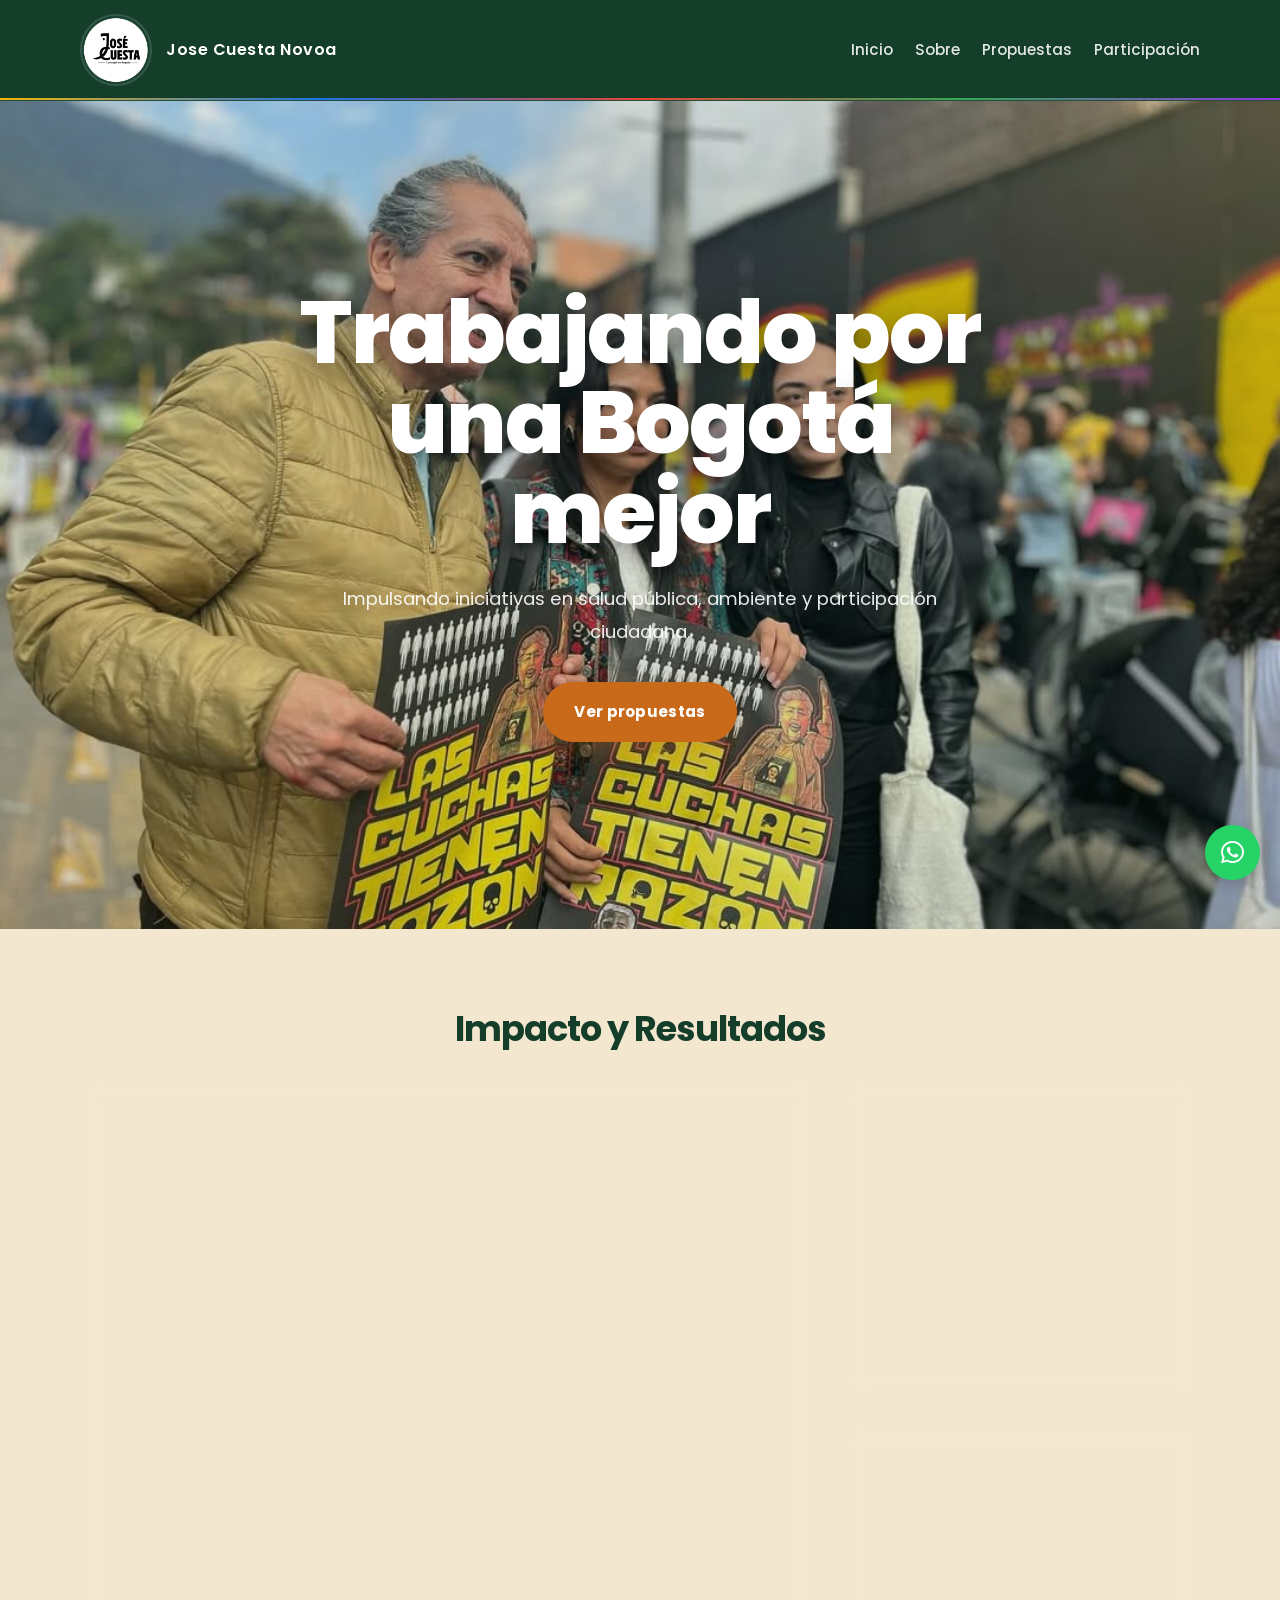
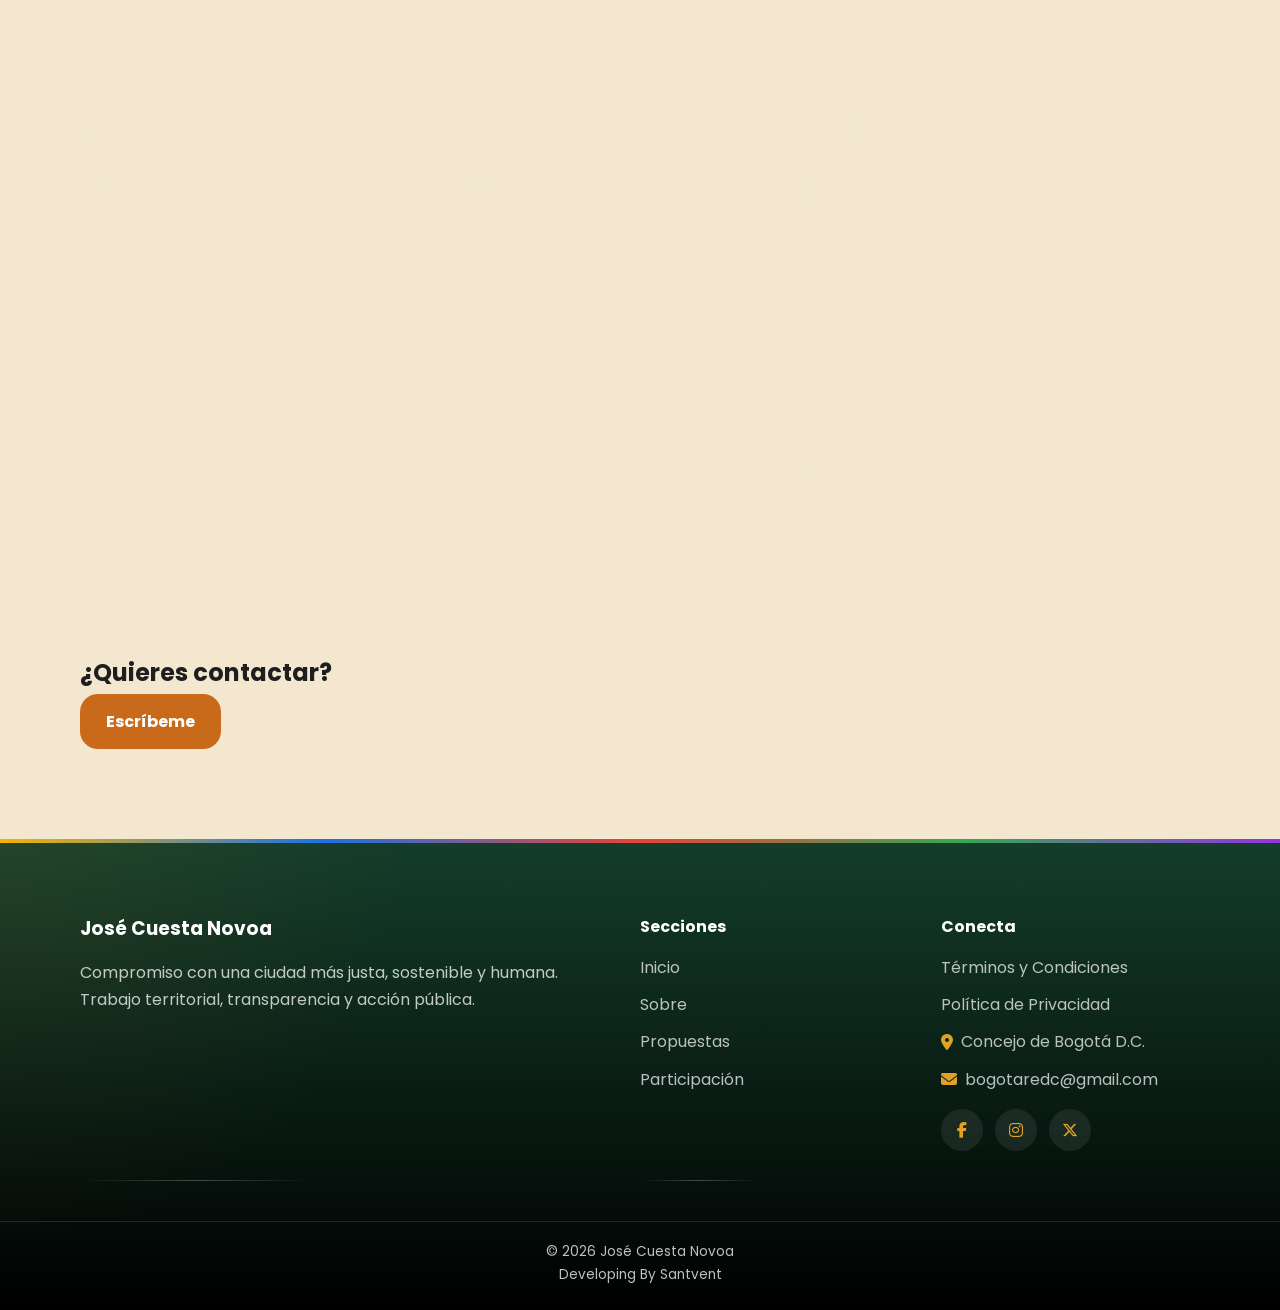
==== index.html @ 51f5bd34 "fixrobotsSEO" ====
<!DOCTYPE html>
<html lang="es">

<head>
  <meta charset="UTF-8">
  <meta name="viewport" content="width=device-width, initial-scale=1.0">

  <!-- TÍTULO -->
  <title>José Cuesta Novoa | Página Oficial</title>

  <!-- SEO -->
  <meta name="description"
    content="Página oficial de José Cuesta Novoa. Propuestas, participación ciudadana, ambiente, salud pública y compromiso social por Bogotá.">

  <meta name="keywords"
    content="José Cuesta, Bogotá, concejal, participación ciudadana, ambiente, salud pública, propuestas">

  <meta name="author" content="José Cuesta Novoa">

  <meta name="robots" content="index, follow">

  <meta name="theme-color" content="#0f172a">

  <!-- CANONICAL -->
  <link rel="canonical" href="https://josecuestanovoa.com/">

  <!-- FAVICONS -->
  <link rel="icon" href="/assets/img/android-chrome-512x512.png">
  <link rel="apple-touch-icon" href="/assets/img/apple-touch-icon.png">

  <!-- OPEN GRAPH -->
  <meta property="og:title" content="José Cuesta Novoa | Página Oficial">

  <meta property="og:description"
    content="Conoce propuestas, iniciativas y proyectos enfocados en una Bogotá más justa, sostenible y humana.">

  <meta property="og:image" content="https://josecuestanovoa.com/assets/img/preview.png">

  <meta property="og:url" content="https://josecuestanovoa.com">

  <meta property="og:type" content="website">

  <meta property="og:locale" content="es_CO">

  <!-- TWITTER / X -->
  <meta name="twitter:card" content="summary_large_image">

  <meta name="twitter:title" content="José Cuesta Novoa | Página Oficial">

  <meta name="twitter:description" content="Propuestas e iniciativas para una Bogotá más justa y sostenible.">

  <meta name="twitter:image" content="https://josecuestanovoa.com/assets/img/preview.png">

  <!-- GOOGLE FONTS -->
  <link rel="preconnect" href="https://fonts.googleapis.com">

  <link rel="preconnect" href="https://fonts.gstatic.com" crossorigin>

  <link href="https://fonts.googleapis.com/css2?family=Poppins:wght@300;400;500;600;700;800&display=swap"
    rel="stylesheet">

  <!-- FONT AWESOME -->
  <link rel="stylesheet" href="https://cdnjs.cloudflare.com/ajax/libs/font-awesome/6.5.0/css/all.min.css">

  <!-- CSS -->
  <link rel="stylesheet" href="/assets/css/sections.css">
  <link rel="stylesheet" href="/assets/css/styles.css">
  <link rel="stylesheet" href="/assets/css/hero-home.css">
  <link rel="stylesheet" href="/assets/css/whatsapp.css">

</head>

<body>

  <!-- HEADER -->
  <header>
    <div class="container">

      <div class="brand">
        <img src="/assets/img/Logo.png" alt="Logo - Jose Cuesta Novoa" class="logo">
        <h1>Jose Cuesta Novoa</h1>
      </div>

      <div class="menu-toggle" id="menuToggle">
        <i class="fa-solid fa-bars"></i>
      </div>

      <nav id="navMenu">
        <a href="index.html">Inicio</a>
        <a href="pages/sobre.html">Sobre</a>
        <a href="pages/propuestas.html">Propuestas</a>
       <!-- <a href="pages/blog.html">Blog</a>-->
        <a href="pages/participacion.html">Participación</a>
      </nav>

    </div>
  </header>

  <main>

    <!-- HERO -->
    <section class="hero hero-home">
      <div class="container">
        <h2>Trabajando por una Bogotá mejor</h2>

        <p>
          Impulsando iniciativas en salud pública, ambiente y participación ciudadana.
        </p>
        <a href="pages/propuestas.html" class="btn">Ver propuestas</a>
      </div>
    </section>

    <!-- DESTACADOS -->

    <section class="highlights">

      <div class="container">

        <h2 class="titulo-cards-index">
          Impacto y Resultados
        </h2>

        <div class="cards">

          <!-- CARD 1 chekeada -->

          <div class="card featured">

            <img src="assets/img/sanjuandedios.png" alt="200.000 Besos por el Hospital San Juan de Dios"
              data-title="200.000 Besos por el Hospital San Juan de Dios"
              data-desc="José Cuesta Novoa impulsó la campaña ciudadana '200.000 Besos por el Hospital San Juan de Dios', una iniciativa simbólica que reunió a miles de ciudadanos en defensa de la reapertura del hospital. La movilización fortaleció el debate público sobre la recuperación de este patrimonio histórico y su importancia para la salud pública en Colombia.">

            <div class="card-overlay">
              <p>Conoce la historia</p>
            </div>

            <div class="card-content">

              <span class="card-tag">
                Salud Pública
              </span>

              <h3>
                200.000 Besos por el Hospital San Juan de Dios
              </h3>

              <p>
                Impulsó la campaña ciudadana "200.000 Besos por el Hospital San Juan de Dios",
                movilizando a miles de personas en defensa de la salud pública y del patrimonio hospitalario.
              </p>

              <p class="card-metric">
                Un símbolo ciudadano por la recuperación del Hospital San Juan de Dios.
              </p>

            </div>

          </div>



          <!-- CARD 2 chekeada-->

          <div class="card">

            <img src="assets/img/salud-preventiva.png" alt="Bogotá Saludable" data-title="Bogotá Saludable"
              data-desc="Como autor del Proyecto de Acuerdo No. 114 de 2025, José Cuesta Novoa impulsó la institucionalización del Modelo de Atención Primaria en Salud 'Bogotá Saludable'. La iniciativa, aprobada por el Concejo de Bogotá, fortalece la prevención, la atención territorial, el trabajo comunitario y el acceso oportuno a los servicios de salud, consolidando un enfoque que reconoce la salud como un derecho.">
            <div class="card-overlay">
              <p>Conoce la historia</p>
            </div>

            <div class="card-content">

              <span class="card-tag">
                Salud Preventiva
              </span>

              <h3>
                Bogotá Saludable
              </h3>

              <p>
                Autor del Proyecto de Acuerdo que fortalece la Atención Primaria en Salud, promoviendo la prevención, el
                trabajo comunitario y una atención más cercana.
              </p>

              <p class="card-metric">
                Salud preventiva con enfoque territorial y comunitario.
              </p>

            </div>

          </div>



          <!-- CARD 3 chekeada -->

          <div class="card">

            <img src="assets/img/Jose-Cuesta-vanderhammer.jpeg" alt="Reserva Thomas Van der Hammen"
              data-title="Defensa de la Reserva Van der Hammen"
              data-desc="José Cuesta Novoa ha mantenido una defensa permanente de la Reserva Thomas Van der Hammen, rechazando propuestas que implican la sustracción y fragmentación de áreas protegidas. A través del control político y la participación en acciones ciudadanas, ha promovido la protección de este corredor ecológico estratégico para la biodiversidad, el agua y la conectividad ambiental de Bogotá.">
            <div class="card-overlay">
              <p>Conoce la historia</p>
            </div>

            <div class="card-content">

              <span class="card-tag">
                Biodiversidad
              </span>

              <h3>
                Defensa de la Reserva Van der Hammen
              </h3>

              <p>
                Hemos promovido acciones de control político y defensa ambiental para proteger uno de los corredores
                ecológicos más importantes de Bogotá.
              </p>

              <p class="card-metric">
                Protección del agua, la biodiversidad y la conectividad ecológica.
              </p>

            </div>

          </div>



          <!-- CARD 4 checkeada -->

          <div class="card">

            <img src="assets/img/humedales.png" alt="17 Humedales Protegidos para Bogotá"
              data-title="17 Humedales Protegidos para Bogotá"
              data-desc="José Cuesta Novoa impulsó el Proyecto de Acuerdo No. 141 de 2023, mediante el cual se promovió la incorporación de los humedales Hyntiba–El Escritorio y Tingua Azul como Parques Ecológicos Distritales de Humedal. Con esta iniciativa, Bogotá pasó de tener 15 a 17 humedales oficialmente protegidos, fortaleciendo la protección de sus ecosistemas estratégicos.">
            

            <div class="card-overlay">
              <p>Conoce la historia</p>
            </div>

            <div class="card-content">

              <span class="card-tag">
                Ambiente
              </span>

              <h3>
                17 Humedales Protegidos para Bogotá
              </h3>

              <p>
                Impulsamos la protección oficial de los humedales Hyntiba-El Escritorio y Tingua Azul, fortaleciendo la
                red
                ecológica de la ciudad.
              </p>

              <p class="card-metric">
                Bogotá pasó de 15 a 17 humedales oficialmente protegidos.
              </p>

            </div>

          </div>



          <!-- CARD 5 -->

          <div class="card">
            <img src="assets/img/seguridadhidrica.png" alt="Seguridad Hídrica para Bogotá"
              data-title="Seguridad Hídrica para Bogotá"
              data-desc="Promovió la creación de una comisión interinstitucional para impulsar el aprovechamiento de aguas lluvias y fortalecer la seguridad hídrica de Bogotá. La iniciativa busca preparar a la ciudad frente a los desafíos del cambio climático y garantizar un uso más eficiente del recurso hídrico.">

            <div class="card-overlay">
              <p>Conoce la historia</p>
            </div>

            <div class="card-content">

              <span class="card-tag">
                Gestión del Agua
              </span>

              <h3>
                Seguridad Hídrica para Bogotá
              </h3>

              <p>
                Lideramos una comisión para impulsar el aprovechamiento de aguas lluvias y promover soluciones
                sostenibles frente a la crisis hídrica de Bogotá.
              </p>

              <p class="card-metric">
                Aprovechar el agua lluvia hoy para garantizar el agua del mañana.
              </p>

            </div>

          </div>

        </div>

      </div>

    </section>
    <!-- CTA -->
    <section class="cta">
      <div class="container">
        <h2>¿Quieres contactar?</h2>
        <a href="pages/contacto.html" class="btn">Escríbeme</a>
      </div>
    </section>

  </main>

  <div class="footer-pacto"></div>

  <!-- FOOTER -->
  <footer class="footer">
    <div class="container footer-grid">

      <div class="footer-brand">
        <h3>José Cuesta Novoa</h3>
        <p>Compromiso con una ciudad más justa, sostenible y humana. Trabajo territorial, transparencia y acción
          pública.</p>
      </div>

      <div class="footer-links">
        <h4>Secciones</h4>
        <a href="index.html">Inicio</a>
        <a href="pages/sobre.html">Sobre</a>
        <a href="pages/propuestas.html">Propuestas</a>
       <!-- <a href="pages/blog.html">Blog</a>-->
        <a href="pages/participacion.html">Participación</a>
      </div>

      <div class="footer-social">
        <h4>Conecta</h4>
        <a href="pages/terminos.html">Términos y Condiciones</a>
        <a href="pages/politica.html">Política de Privacidad</a>
        <a href="https://maps.app.goo.gl/qTK4TCnRMVVfSSFx6" target="_blank">
          <i class="fa-solid fa-location-dot"></i> Concejo de Bogotá D.C.
        </a> <a href="mailto:bogotaredc@gmail.com?subject=Contacto%20desde%20la%20web">
          <i class="fa-solid fa-envelope"></i> bogotaredc@gmail.com
        </a>

        <div class="social-icons">
          <a href="https://www.facebook.com/jcuestanovoa/"><i class="fa-brands fa-facebook-f"></i></a>
          <a href="https://instagram.com/jcuestanovoa/"><i class="fa-brands fa-instagram"></i></a>
          <a href="https://x.com/jcuestanovoa"><i class="fa-brands fa-x-twitter"></i></a>
        </div>
      </div>
    </div>



    <div class="footer-bottom">
      <p>© 2026 José Cuesta Novoa</p>
      <p>Developing By Santvent</p>
    </div>
  </footer>
  <a href="https://wa.me/573102286012" class="whatsapp-float" target="_blank">
    <i class="fa-brands fa-whatsapp"></i>
  </a>
  <div id="imageModal" class="modal">
    <span class="close">&times;</span>

    <div class="modal-wrapper">
      <img class="modal-content" id="modalImg">

      <div class="modal-info">
        <h3 id="modalTitle"></h3>
        <p id="modalDesc"></p>
      </div>
    </div>
  </div>


  <script src="/assets/js/scriptZoomImg.js"></script>
  <script src="/assets/js/menu.js"></script>
</body>

</html>
---- assets/css/sections.css ----
/* =====================
   HERO
===================== */

.hero {
  position: relative;
  overflow: hidden;

  background:
    linear-gradient(
      135deg,
      rgba(20, 61, 42, 0.95),
      rgba(94, 139, 114, 0.92)
    );

  color: var(--color-white);
  padding: 140px 0;
  text-align: center;
}

/* textura ambiental */
.hero::before {
  content: "";
  position: absolute;
  inset: 0;

  background:
    radial-gradient(
      circle at top right,
      rgba(224, 161, 38, 0.15),
      transparent 35%
    ),
    radial-gradient(
      circle at bottom left,
      rgba(201, 106, 27, 0.12),
      transparent 30%
    );

  pointer-events: none;
}

/* contenido encima */
.hero .container {
  position: relative;
  z-index: 2;
}

.hero h2 {
  font-size: clamp(2.4rem, 5vw, 4rem);
  font-weight: 800;
  line-height: 1.1;
  letter-spacing: -1px;
  margin-bottom: 20px;
}

.hero p {
  font-size: 1.1rem;
  opacity: 0.92;
  max-width: 720px;
  margin: auto;
  color: rgba(255,255,255,0.88);
}

/* =====================
   HIGHLIGHTS PRO
===================== */

.highlights {
  padding: 70px 0;
  text-align: center;
}

.titulo-cards-index {
  margin-bottom: 50px;
}

/* =====================
   GRID ESTILO PINTEREST
===================== */

.cards {
  display: grid;
  grid-template-columns: repeat(3, 1fr);
  grid-auto-rows: 320px;
  gap: 28px;
}

/* =====================
   CARD BASE
===================== */

.card {

  position: relative;

  background: var(--color-surface);
  border-radius: var(--radius-md);
  overflow: hidden;

  box-shadow: var(--shadow-card);
  border: 1px solid rgba(20, 61, 42, 0.06);

  display: flex;
  flex-direction: column;

  transition:
    transform 0.25s ease,
    box-shadow 0.25s ease,
    border-color 0.25s ease;

  /* Animación */
  opacity: 0;
  animation: fadeUp 0.6s ease forwards;
}

/* hover base */
.card:hover {
  cursor: pointer;
  transform: translateY(-8px);
  box-shadow: 0 18px 40px rgba(20, 61, 42, 0.12);
  border-color: rgba(201, 106, 27, 0.2);
}

/* =====================
   CARD DESTACADA
===================== */

.card.featured {
  grid-column: span 2;
  grid-row: span 2;
  color: var(--color-brand-dark);
  background: white;
}

/* Imagen de la card */
.card.featured img {
  width: 100%;
  height: auto;
  aspect-ratio: 16 / 9;
  object-fit: cover;
  display: block;
}

/* Contenido debajo de la imagen */
.card.featured .card-content {
  position: relative;
  bottom: auto;
  left: auto;
  width: 100%;
  background: white;
  padding: 22px 25px 25px;
}

/* Colores normales */
.card.featured h3 {
  color: var(--color-brand-dark);
}

.card.featured p {
  color: var(--color-text-soft);
}

.card.featured .card-metric {
  color: var(--color-brand);
}
.card.featured .card-overlay {
  display: none;
}
/* =====================
   IMAGEN
===================== */

.card img {
  width: 100%;
  height: 100%;
  object-fit: cover;

  cursor: pointer;

  transition: transform 0.45s ease, filter 0.45s ease;

  filter: saturate(0.95) contrast(1.03);
}

.card:hover img {
  transform: scale(1.05);
  filter: saturate(1.05) contrast(1.05);
}

/* =====================
   CONTENIDO NORMAL
===================== */

.card-content {
  padding: 18px;
  display: flex;
  flex-direction: column;
  gap: 8px;
  text-align: left;

  background: white;
}

/* TAG */

.card-tag {
  font-size: 11px;
  font-weight: 700;
  color: var(--color-accent);
  text-transform: uppercase;
}

/* TITULO */

.card-content h3 {
  font-size: 1rem;
  color: var(--color-brand-dark);
}

/* TEXTO */

.card-content p {
  font-size: 0.9rem;
  color: var(--color-text-soft);
  text-align: start;
}

/* MÉTRICA */

.card-metric {
  font-size: 13px;
  font-weight: bold;
  color: var(--color-brand);
}

/* =====================
   HOVER OVERLAY
===================== */

.card-overlay {
  position: absolute;
  inset: 0;

  background: linear-gradient(
    to top,
    rgba(0,0,0,0.8),
    rgba(0,0,0,0.2)
  );

  display: flex;
  align-items: flex-end;
  z-index: 3000;
  padding: 20px;

  opacity: 0;
  transition: opacity 0.3s ease;
}

.card:hover .card-overlay {
  opacity: 1;
}

.card-overlay p {
  color: white;
  font-size: 14px;
  line-height: 1.5;
}

/* =====================
   EFECTO ORGÁNICO
===================== */

.card:nth-child(3n) {
  transform: translateY(10px);
}

.card:nth-child(4n) {
  transform: translateY(-10px);
}

/* =====================
   ANIMACIÓN ENTRADA
===================== */

.card:nth-child(1) { animation-delay: 0.1s; }
.card:nth-child(2) { animation-delay: 0.2s; }
.card:nth-child(3) { animation-delay: 0.3s; }
.card:nth-child(4) { animation-delay: 0.4s; }
.card:nth-child(5) { animation-delay: 0.5s; }
.card:nth-child(6) { animation-delay: 0.6s; }



@keyframes fadeUp {
  to {
    opacity: 1;
    transform: translateY(0);
  }
}

/* =====================
   RESPONSIVE
===================== */

@media (max-width: 992px) {
  .cards {
    grid-template-columns: repeat(2, 1fr);
  }

  .card.featured {
    grid-column: span 2;
    grid-row: span 1;
  }
}

@media (max-width: 768px) {
  .cards {
    grid-template-columns: 1fr;
  }

  .card.featured {
    grid-column: span 1;
  }
}

/* =====================
   ABOUT
===================== */

.about-section {
  padding: 90px 0;
}

.about-section.alt {
  background:
    linear-gradient(
      to bottom,
      rgba(255,255,255,0.45),
      rgba(255,255,255,0.15)
    );
}

.about-grid {
  display: grid;

  grid-template-columns: 1fr 1fr;

  gap: 50px;

  align-items: center;
}

.about-img img {
  width: 100%;

  border-radius: var(--radius-lg);

  box-shadow: var(--shadow-soft);

  filter:
    contrast(1.04)
    saturate(0.96);

  transition:
    transform 0.4s ease,
    filter 0.4s ease;
}

.about-img img:hover {
  transform: scale(1.015);

  filter:
    contrast(1.06)
    saturate(1);
}

/* =====================
   RESPONSIVE
===================== */

@media (max-width: 992px) {

   .cards {
    grid-template-columns: repeat(2, 1fr);
  }

  .card.featured {
    grid-column: span 2;
    grid-row: span 1;
  }
  .about-grid {
    grid-template-columns: 1fr;
  }

}

@media (max-width: 768px) {
 .cards {
    grid-template-columns: 1fr;
  }

  .card.featured {
    grid-column: span 1;
    grid-row: span 1;
  }
  .hero {
    padding: 110px 0;
  }

  .hero h2 {
    font-size: 2.3rem;
  }

  .hero p {
    font-size: 1rem;
  }

  .cards {
    grid-template-columns: 1fr;
  }

  .card img {
    height: 220px;
  }

  .about-grid {
    text-align: center;
  }

}
---- assets/css/styles.css ----
/* =====================
   VARIABLES
===================== */
:root {

  /* ===== BRAND ===== */
  --color-brand-dark: #143D2A;
  --color-brand: #5E8B72;

  /* ===== ACCENTS ===== */
  --color-accent: #C96A1B;
  --color-accent-light: #E0A126;
  --color-danger-soft: #C94B4B;

  /* ===== SURFACES ===== */
  --color-background: #F3E7D0;
  --color-surface: #FFFDF8;

  /* ===== TEXT ===== */
  --color-text: #1E1E1E;
  --color-text-soft: #5B5B5B;
  --color-white: #FFFFFF;

  /* ===== EFFECTS ===== */
  --shadow-soft:
    0 10px 30px rgba(20, 61, 42, 0.08);

  --shadow-card:
    0 8px 24px rgba(0, 0, 0, 0.06);

  /* ===== RADIUS ===== */
  --radius-sm: 8px;
  --radius-md: 18px;
  --radius-lg: 28px;
}

/* =====================
   RESET
===================== */
* {
  margin: 0;
  padding: 0;
  box-sizing: border-box;
}

/* =====================
   BASE
===================== */
html {
  scroll-behavior: smooth;
}

body {
  font-family: 'Poppins', sans-serif;
  line-height: 1.7;
  color: var(--color-text);
  background: var(--color-background);
  min-height: 100vh;
  display: flex;
  flex-direction: column;
  position: relative;
}

/* 🔥 IMPORTANTE:
   NO BORRAR ESTE BEFORE
   porque tu timeline y profundidad visual
   dependen de esto.
*/
body::before {
  content: "";
  position: fixed;
  inset: 0;

  background:
    radial-gradient(
      circle at top,
      rgba(94, 139, 114, 0.12),
      transparent 60%
    ),
    radial-gradient(
      circle at bottom right,
      rgba(201, 106, 27, 0.06),
      transparent 40%
    );

  z-index: -1;
  pointer-events: none;
}

/* =====================
   CONTAINER
===================== */
.container {
  width: 90%;
  max-width: 1180px;
  margin: auto;
  padding: 0 16px;
}

/* =====================
   HEADER
===================== */
header {
  position: sticky;
  top: 0;
  z-index: 1000;

 background:var(--color-brand-dark);
  backdrop-filter: blur(14px);
  -webkit-backdrop-filter: blur(14px);

  border-bottom: 1px solid rgba(255,255,255,0.08);

  padding: 14px 0;
}

header .container {
  display: flex;
  justify-content: space-between;
  align-items: center;
  flex-wrap: wrap;
}
header{
    position: relative;
}

header::after{
    content: "";
    position: absolute;
    bottom: 0;
    left: 0;

    width: 100%;
    height: 2px;

    background: linear-gradient(
        90deg,
        #F4B400,
        #1A73E8,
        #EA4335,
        #34A853,
        #9334E6
    );
}
.brand {
  display: flex;
  align-items: center;
  gap: 14px;
}

.logo {
  width: 72px;
  height: 72px;
  object-fit: cover;
  border-radius: 50%;

  border: 2px solid rgba(255,255,255,0.15);
}

.brand h1 {
  font-size: 1.0rem;
  color: var(--color-white);
  font-weight: 600;
  letter-spacing: 0.5px;
}

/* =====================
   NAV
===================== */
nav {
  display: flex;
  align-items: center;
  gap: 22px;
}

nav a {
  color: rgba(255,255,255,0.88);
  text-decoration: none;
  font-size: 0.95rem;
  font-weight: 500;

  position: relative;
  transition: 0.3s ease;
}

nav a::after {
  content: "";
  position: absolute;
  left: 0;
  bottom: -6px;

  width: 0%;
  height: 2px;

  background: var(--color-accent-light);

  transition: width 0.3s ease;
}

nav a:hover {
  color: var(--color-white);
}

nav a:hover::after {
  width: 100%;
}

/* =====================
   MENU HAMBURGUESA
===================== */

.menu-toggle{
  display:none;
  color:white;
  font-size:1.7rem;
  cursor:pointer;

  transition:
      transform .3s ease,
      opacity .3s ease;
}

.menu-toggle i{
    transition:
        transform .3s ease,
        opacity .3s ease;
}

.menu-toggle:hover{
  transform:scale(1.08);
}
/* =====================
   BUTTONS
===================== */
.btn {
  display: inline-flex;
  align-items: center;
  justify-content: center;

  padding: 14px 26px;

  border-radius: var(--radius-md);

  background: var(--color-accent);
  color: var(--color-white);

  text-decoration: none;
  font-weight: 700;

  transition:
    transform 0.25s ease,
    background 0.25s ease,
    box-shadow 0.25s ease;
}

.btn:hover {
  background: var(--color-accent-light);

  transform: translateY(-2px);

  box-shadow:
    0 12px 24px rgba(201, 106, 27, 0.18);
}

/* =====================
   CARDS
===================== */
.card,
.blog-card {
  background: rgba(255,255,255,0.72);

  backdrop-filter: blur(10px);
  -webkit-backdrop-filter: blur(10px);

  border-radius: var(--radius-md);

  overflow: hidden;

  border: 1px solid rgba(255,255,255,0.5);

  box-shadow: var(--shadow-card);

  transition:
    transform 0.35s ease,
    box-shadow 0.35s ease;
}

.card:hover,
.blog-card:hover {
  transform: translateY(-6px);

  box-shadow:
    0 20px 40px rgba(20, 61, 42, 0.10);
}

.card img,
.blog-card img {
  width: 100%;
  height: 240px;
  object-fit: cover;

  transition: transform 0.5s ease;
}

.card:hover img,
.blog-card:hover img {
  transform: scale(1.03);
}

/* =====================
   SECTIONS
===================== */
section {
  padding: 90px 0;
}

/* =====================
   FOOTER
===================== */
.footer {
  margin-top: auto;

  background:
    linear-gradient(
      180deg,
      var(--color-brand-dark),
      rgb(0, 0, 0)
    );

  color: var(--color-white);

  padding: 70px 0 24px;

  position: relative;
  overflow: hidden;
}

.footer::before {
  content: "";

  position: absolute;
  inset: 0;

  background:
    radial-gradient(
      circle at top left,
      rgba(224, 161, 38, 0.08),
      transparent 30%
    );

  pointer-events: none;
}

.footer-grid {
  display: grid;
  grid-template-columns: 2fr 1fr 1fr;
  gap: 42px;

  position: relative;
  z-index: 2;
}

.footer-grid > div {
  position: relative;
  padding-bottom: 20px;
}

.footer-grid > div:not(:last-child)::after {
  content: "";

  position: absolute;
  bottom: 0;
  left: 0;

  width: 45%;
  height: 1px;

  background:
    linear-gradient(
      to right,
      transparent,
      rgba(255,255,255,0.25),
      transparent
    );
}

.footer h3,
.footer h4 {
  margin-bottom: 14px;
}

.footer p {
  color: rgba(255,255,255,0.75);
}

.footer a {
  display: flex;
  align-items: center;
  gap: 8px;

  color: rgba(255,255,255,0.72);

  text-decoration: none;

  margin-bottom: 10px;

  transition:
    transform 0.25s ease,
    color 0.25s ease;
}

.footer a:hover {
  color: var(--color-white);
  transform: translateX(4px);
}

.footer-social i {
  color: var(--color-accent-light);
}

/* =====================
   SOCIAL
===================== */
.social-icons {
  margin-top: 16px;
  display: flex;
  gap: 12px;
}

.social-icons a {
  width: 42px;
  height: 42px;

  display: flex;
  align-items: center;
  justify-content: center;

  border-radius: 50%;

  background: rgba(255,255,255,0.08);

  transition:
    transform 0.3s ease,
    background 0.3s ease;
}

.social-icons a:hover {
  background: var(--color-accent);
  transform: translateY(-3px);
}

/* =====================
   FOOTER BOTTOM
===================== */
.footer-bottom {
  margin-top: 40px;
  padding-top: 18px;

  border-top: 1px solid rgba(255,255,255,0.12);

  text-align: center;

  font-size: 0.85rem;
  color: rgba(255,255,255,0.65);
}
.footer-pacto{
    width:100%;
    height:4px;

    background: linear-gradient(
        90deg,
        #F4B400,
        #1A73E8,
        #EA4335,
        #34A853,
        #9334E6
    );
}
/* =====================
   MODAL
===================== */
.modal {
  display: none;

  position: fixed;
  inset: 0;

  z-index: 2000;

  padding-top: 30px;

  background: rgba(0, 0, 0, 0.88);

  backdrop-filter: blur(6px);

      justify-content: center;
    align-items: flex-start;
}

.modal-wrapper{
    display:flex;
    flex-direction:column;
    align-items:center;
    width:fit-content;
    margin:auto;
}
.modal-content {
  display: block;

  max-width: 90vw;
  max-height: 80vh;

  width: auto;
  height: auto;

  object-fit: contain;
}

.modal-info {
  width: 100%;

  background: var(--color-surface);

  padding: 18px 24px;

  border-radius: 0 0 18px 18px;

  text-align: left;
}

.modal-info h3 {
  margin-bottom: 8px;
}

.modal-info p {
  color: var(--color-text-soft);
}


@media (min-width: 1400px) {

  .modal-content {
    max-height: 75vh;
  }

}
.close {
  position: absolute;
  top: 20px;
  right: 40px;

  color: white;

  font-size: 36px;
  cursor: pointer;
}

@keyframes zoom {
  from {
    transform: scale(0.92);
    opacity: 0;
  }

  to {
    transform: scale(1);
    opacity: 1;
  }
}

/* =====================
   TABLET
===================== */
@media (max-width: 992px) {

  .footer-grid {
    grid-template-columns: 1fr 1fr;
  }

  .modal-wrapper {
    max-width: 92vw;
  }

  .modal-content {
    max-width: 92vw;
    max-height: 70vh;
  }

}
/* =====================
   MOBILE
===================== */
@media (max-width: 768px) {

  header .container{
    flex-direction: row;
    justify-content: space-between;
    align-items: center;
  }

  .menu-toggle{
    display:block;
  }

  nav{
    position:absolute;
    top:100%;
    left:0;

    width:100%;

    display:flex;
    flex-direction:column;
    align-items:center;

    gap:0;

    background:rgba(20,61,42,.98);

    backdrop-filter:blur(12px);
    -webkit-backdrop-filter:blur(12px);

    max-height:0;
    opacity:0;

    overflow:hidden;

    transition:
      max-height .45s cubic-bezier(.4,0,.2,1),
      opacity .3s ease;
  }

  nav.active{
    max-height:400px;
    opacity:1;
  }

  nav a{
    width:100%;
    text-align:center;
    padding:1rem;

    border-top:1px solid rgba(255,255,255,.08);

    transition:
      background .25s ease,
      padding-left .25s ease;
  }

  nav a:hover{
    background:rgba(255,255,255,.05);
    padding-left:12px;
  }

  nav a::after{
    display:none;
  }

  .footer-grid {
    grid-template-columns: 1fr;
    text-align: center;
  }

  .footer-grid > div:not(:last-child)::after {
    left: 50%;
    transform: translateX(-50%);
    width: 60%;
  }

  .footer a {
    justify-content: center;
  }

  .social-icons {
    justify-content: center;
  }

  .modal-wrapper {
    max-width: 94%;
  }

  .close {
    right: 20px;
    font-size: 30px;
  }

  section {
    padding: 70px 0;
  }
}
---- assets/css/hero-home.css ----
/* =====================
   HERO HOME
===================== */

.hero-home {
  position: relative;

  overflow: hidden;

  min-height: 92vh;

  display: flex;
  align-items: center;

  background:
      linear-gradient(
    135deg,
    rgba(20, 61, 42, 0.15),
    rgba(20, 61, 42, 0.15)
  ),
    url("../img/jose-comu.jpg");

  background-size: cover;
  background-position:center;
  background-repeat: no-repeat;
}

/* overlays ambientales */

.hero-home::before {
  content: "";

  position: absolute;
  inset: 0;

  background:
    radial-gradient(
      circle at top right,
      rgba(224, 161, 38, 0.18),
      transparent 35%
    ),
    radial-gradient(
      circle at bottom left,
      rgba(201, 106, 27, 0.12),
      transparent 30%
    );

  pointer-events: none;
}

/* textura ligera */

.hero-home::after {
  content: "";

  position: absolute;
  inset: 0;

  opacity: 0.05;

  background-image:
    url("");

  mix-blend-mode: overlay;

  pointer-events: none;
}

/* contenido */

.hero-home .container {
  position: relative;
  z-index: 2;


  max-width: 760px;
}

/* =====================
   TÍTULO
===================== */

.hero-home h2 {
  font-size: clamp(3rem, 8vw, 5.5rem);

  line-height: 1.02;

  letter-spacing: -2px;

  font-weight: 800;
  
  color: var(--color-white);

  margin-bottom: 24px;

  text-shadow:
    0 8px 30px rgba(0,0,0,0.35);

  animation: fadeUp 0.8s ease forwards;
}

/* =====================
   TEXTO
===================== */

.hero-home p {
  font-size: 1.15rem;

  line-height: 1.8;

  color:
    rgba(255,255,255,0.9);

  margin-bottom: 34px;

  max-width: 640px;

  animation: fadeUp 1s ease forwards;

  animation-delay: 0.2s;

  opacity: 0;
}

/* =====================
   BOTÓN
===================== */

.hero-home .btn {

  background: var(--color-accent);

  color: var(--color-white);

  padding: 16px 30px;

  border-radius: 999px;

  font-weight: 700;

  font-size: 0.95rem;

  letter-spacing: 0.3px;

  border:
    1px solid transparent;

  box-shadow:
    0 12px 25px rgba(201, 106, 27, 0.28);

  transition:
    transform 0.3s ease,
    background 0.3s ease,
    box-shadow 0.3s ease;

  animation: fadeUp 1.2s ease forwards;

  animation-delay: 0.4s;

  opacity: 0;
}

.hero-home .btn:hover {

  background:
    var(--color-accent-light);

  transform:
    translateY(-4px);

  box-shadow:
    0 18px 35px rgba(201, 106, 27, 0.35);
}

/* =====================
   ANIMACIÓN
===================== */

@keyframes fadeUp {

  from {
    opacity: 0;
    transform: translateY(24px);
  }

  to {
    opacity: 1;
    transform: translateY(0);
  }

}

/* =====================
   TÍTULO SECCIONES
===================== */

.titulo-cards-index {
  margin-bottom: 18px;

  font-size: 2.2rem;

  color: var(--color-brand-dark);

  letter-spacing: -1px;
}

/* =====================
   RESPONSIVE
===================== */

@media (max-width: 768px) {

  .hero-home {
    min-height: 80vh;
    text-align: center;
  }

  .hero-home .container {
    max-width: 100%;
  }

  .hero-home h2 {
    font-size: 3rem;
  }

  .hero-home p {
    font-size: 1rem;
  }

}
---- assets/css/whatsapp.css ----
.whatsapp-float {
  position: fixed;
  bottom: 20px;
  right: 20px;
  background: #25D366;
  color: white;
  width: 55px;
  height: 55px;
  border-radius: 50%;
  display: flex;
  align-items: center;
  justify-content: center;
  font-size: 26px;
  box-shadow: 0 5px 15px rgba(0,0,0,0.2);
  z-index: 1000;
  transition: 0.3s;
  text-decoration: none;
}

.whatsapp-float:hover {
  transform: scale(1.1);
}
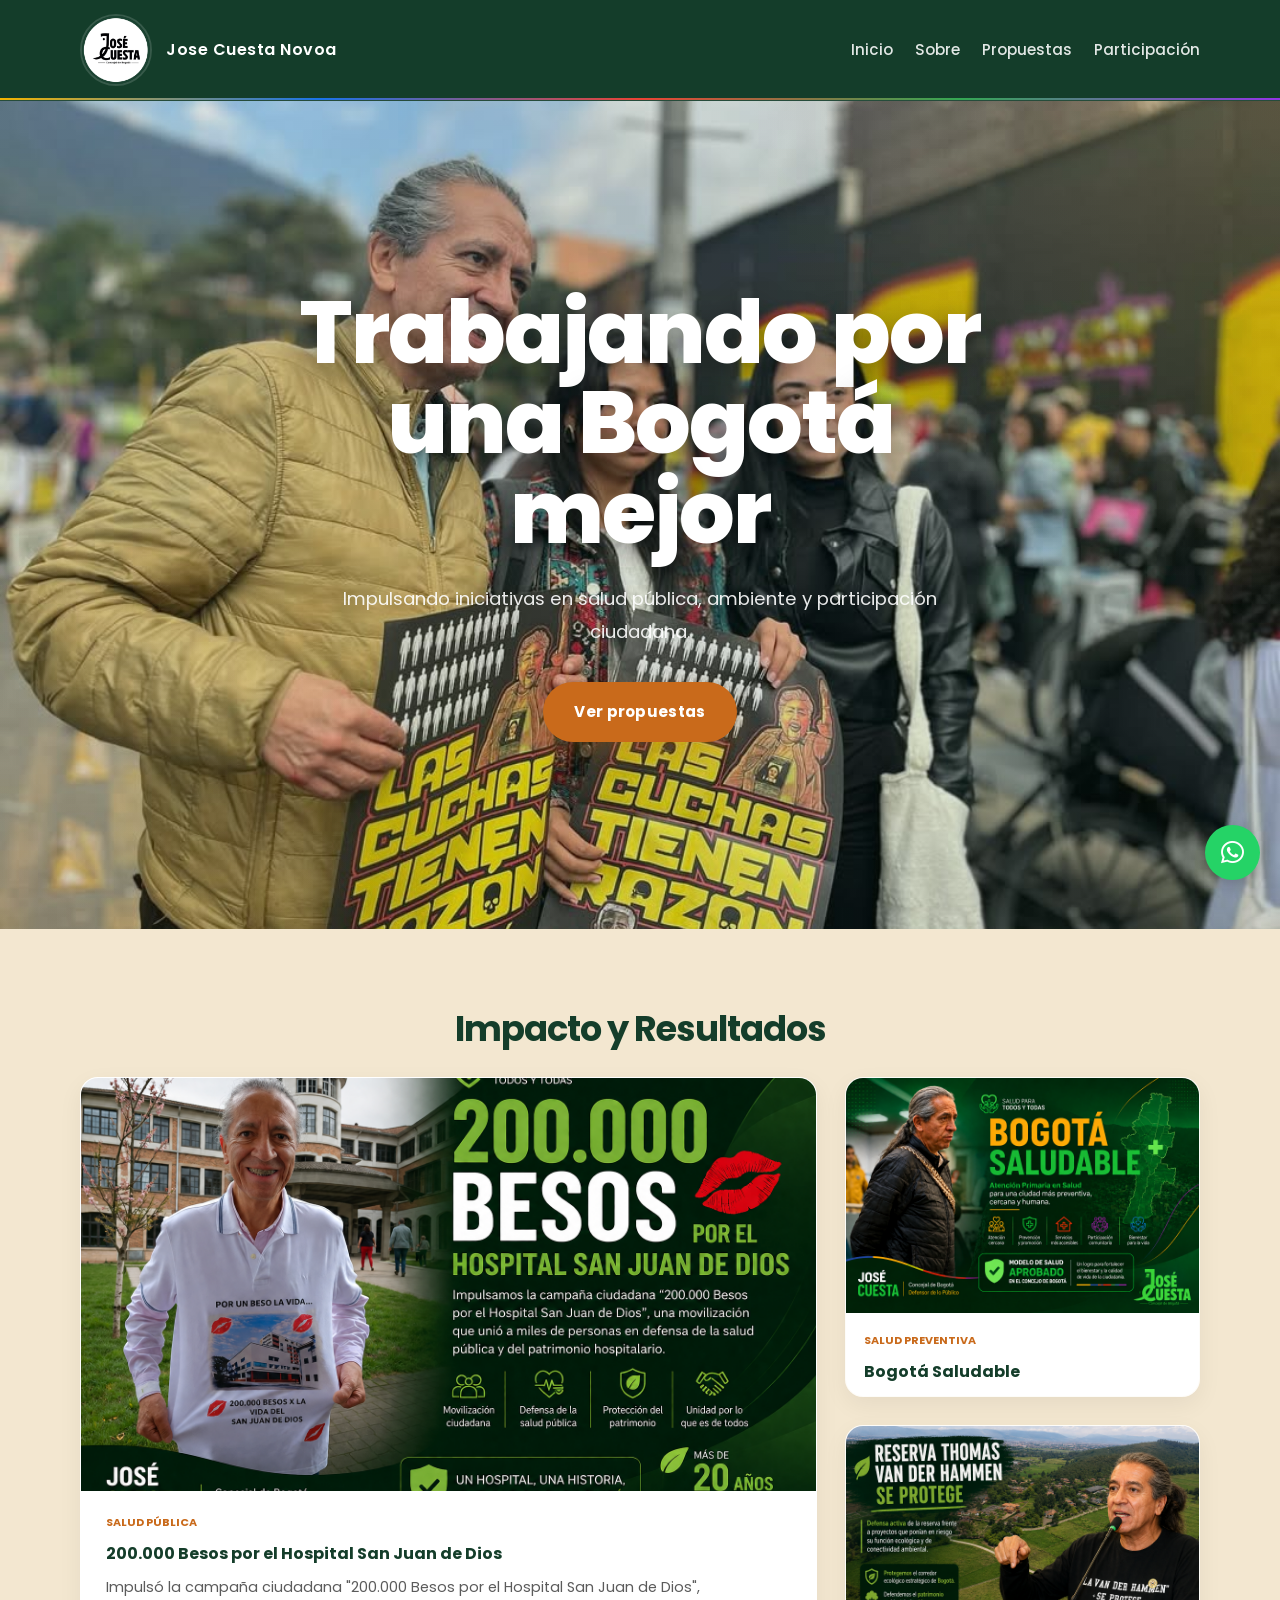
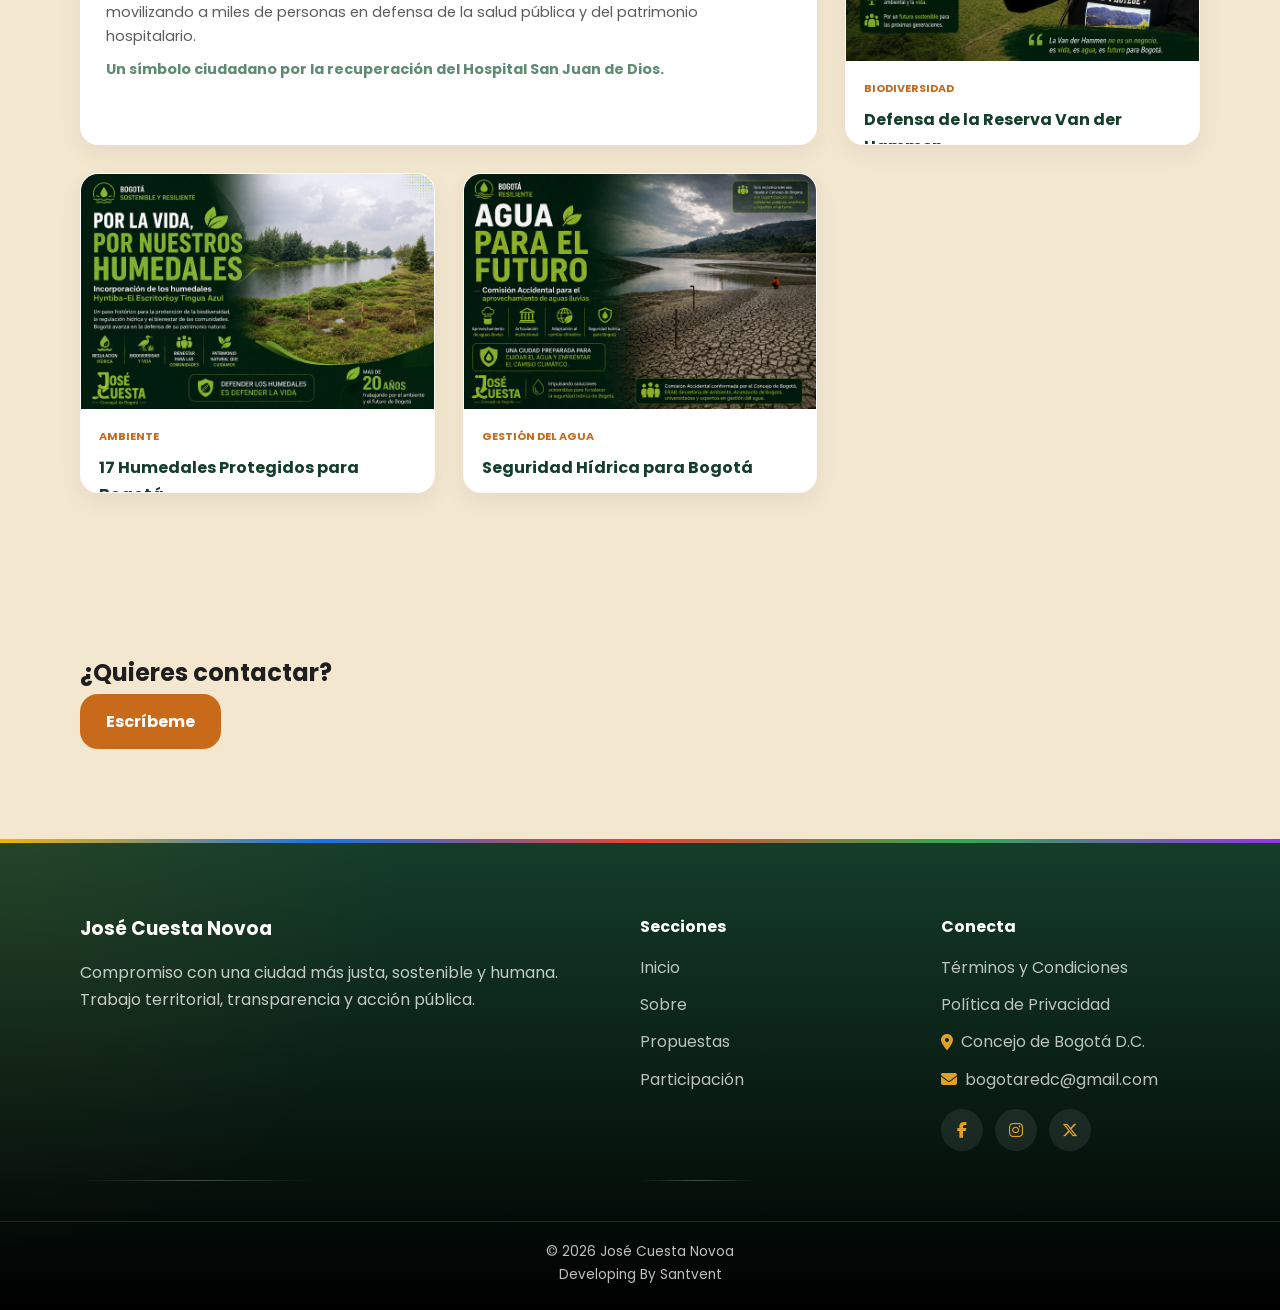
==== commit 692ff679: "fix keywords" ====
--- a/index.html
+++ b/index.html
@@ -13,7 +13,7 @@
     content="Página oficial de José Cuesta Novoa. Propuestas, participación ciudadana, ambiente, salud pública y compromiso social por Bogotá.">
 
   <meta name="keywords"
-    content="José Cuesta, Bogotá, concejal, participación ciudadana, ambiente, salud pública, propuestas">
+    content="José Cuesta, Bogotá, concejal, participación ciudadana, ambiente, salud pública, propuestas, jose cuesta">
 
   <meta name="author" content="José Cuesta Novoa">
 
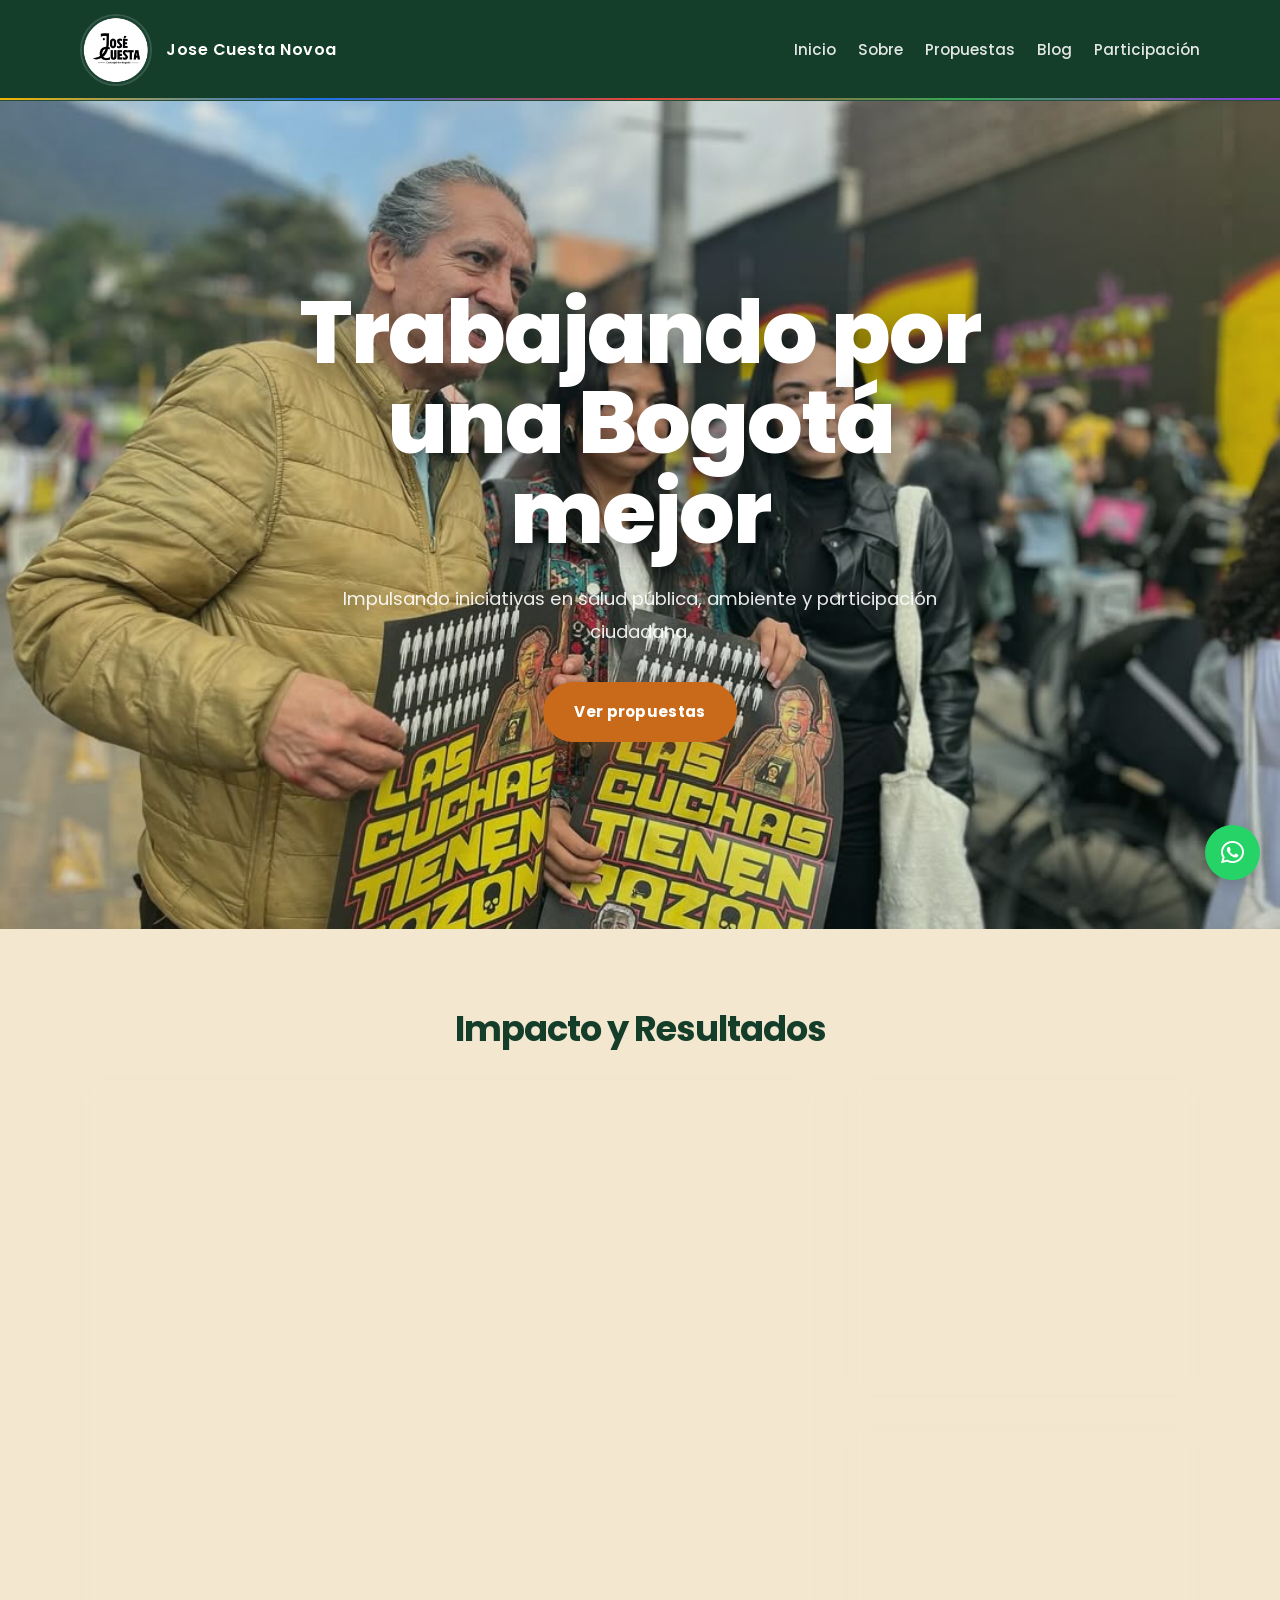
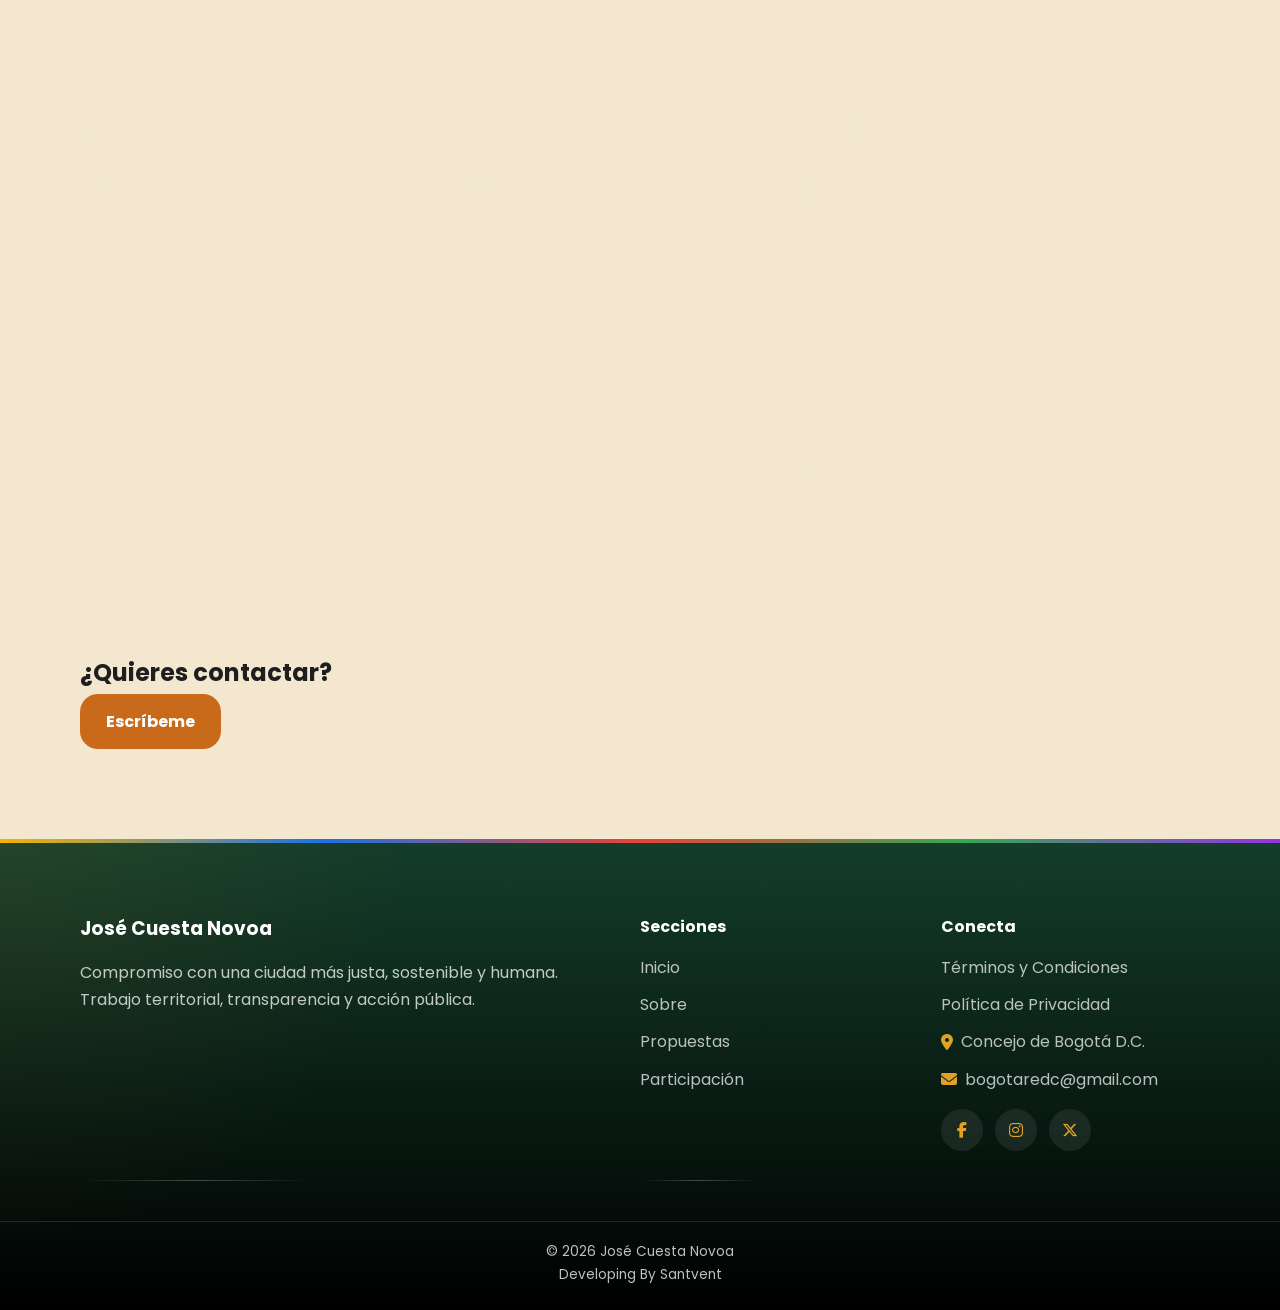
==== commit 2546acb2: "panel-admin-implementation0.1.1" ====
--- a/index.html
+++ b/index.html
@@ -89,7 +89,7 @@
         <a href="index.html">Inicio</a>
         <a href="pages/sobre.html">Sobre</a>
         <a href="pages/propuestas.html">Propuestas</a>
-       <!-- <a href="pages/blog.html">Blog</a>-->
+        <a href="pages/blog.html">Blog</a>
         <a href="pages/participacion.html">Participación</a>
       </nav>
 
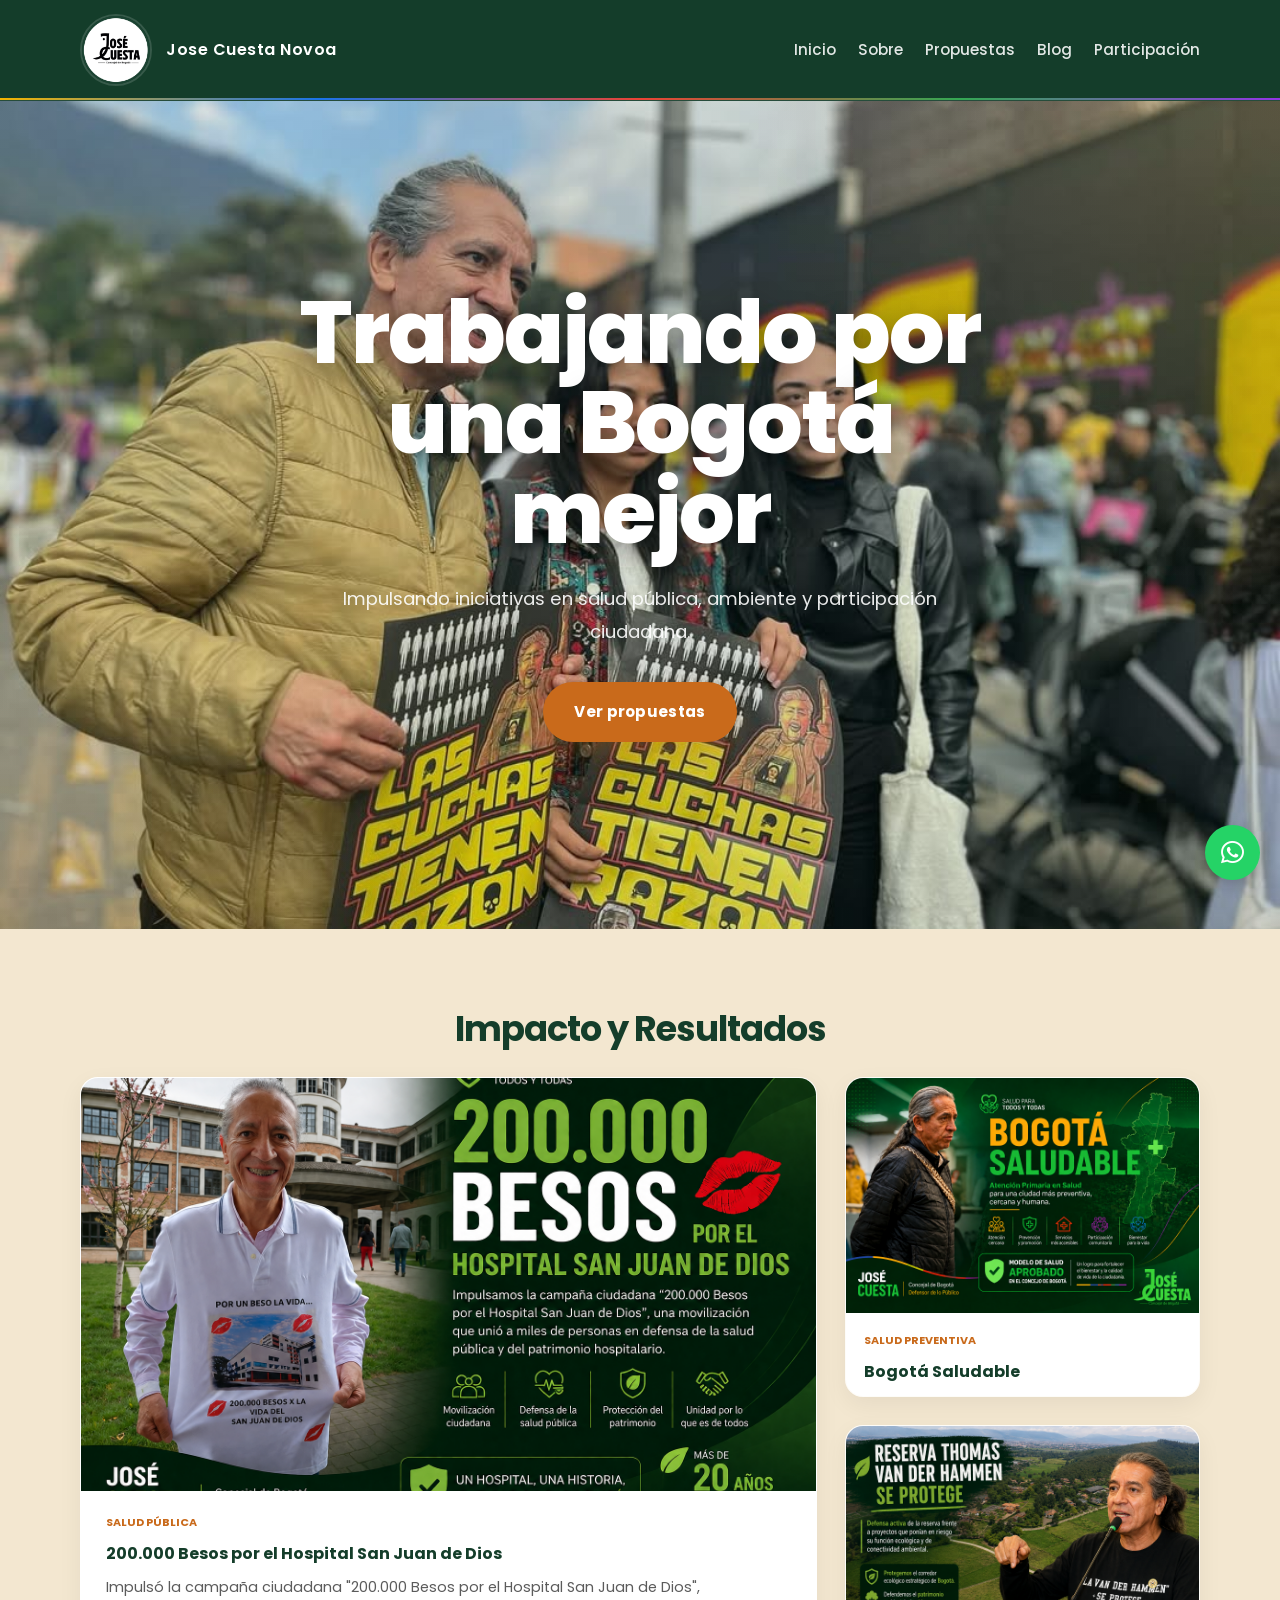
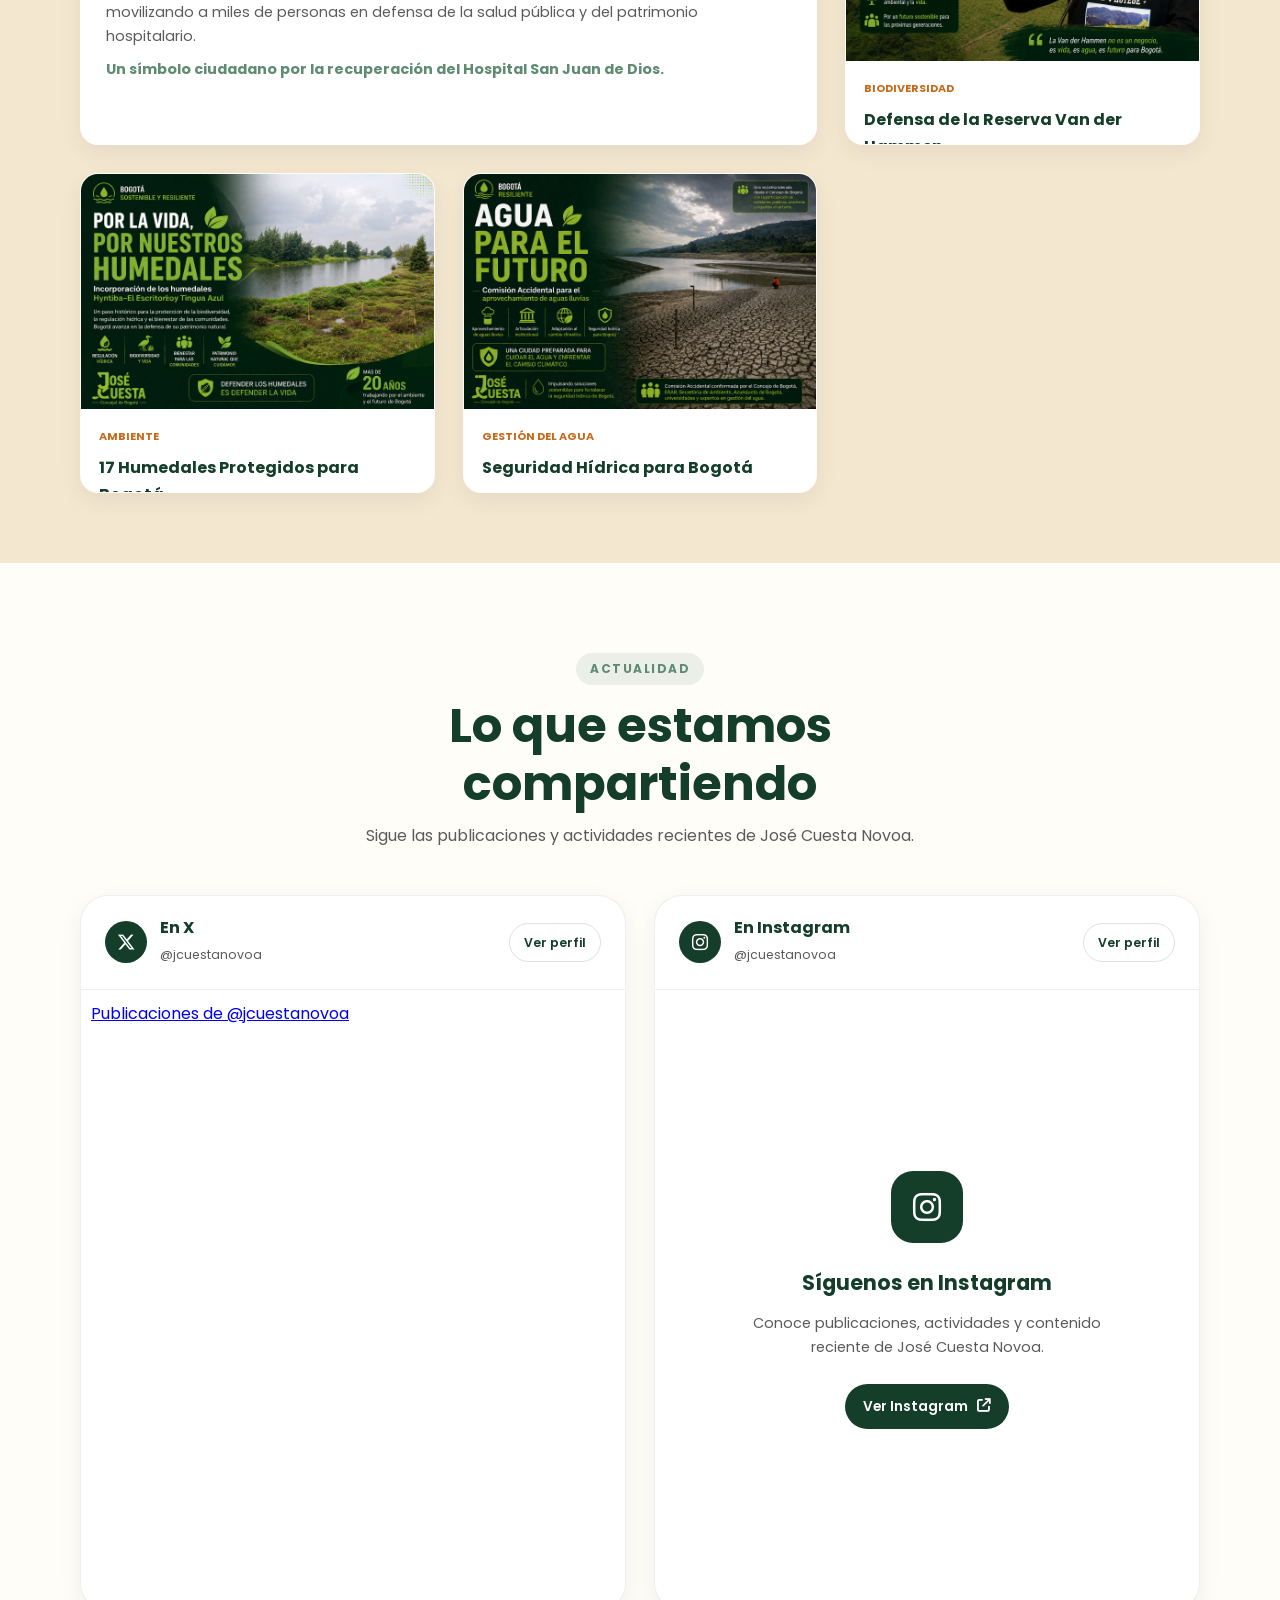
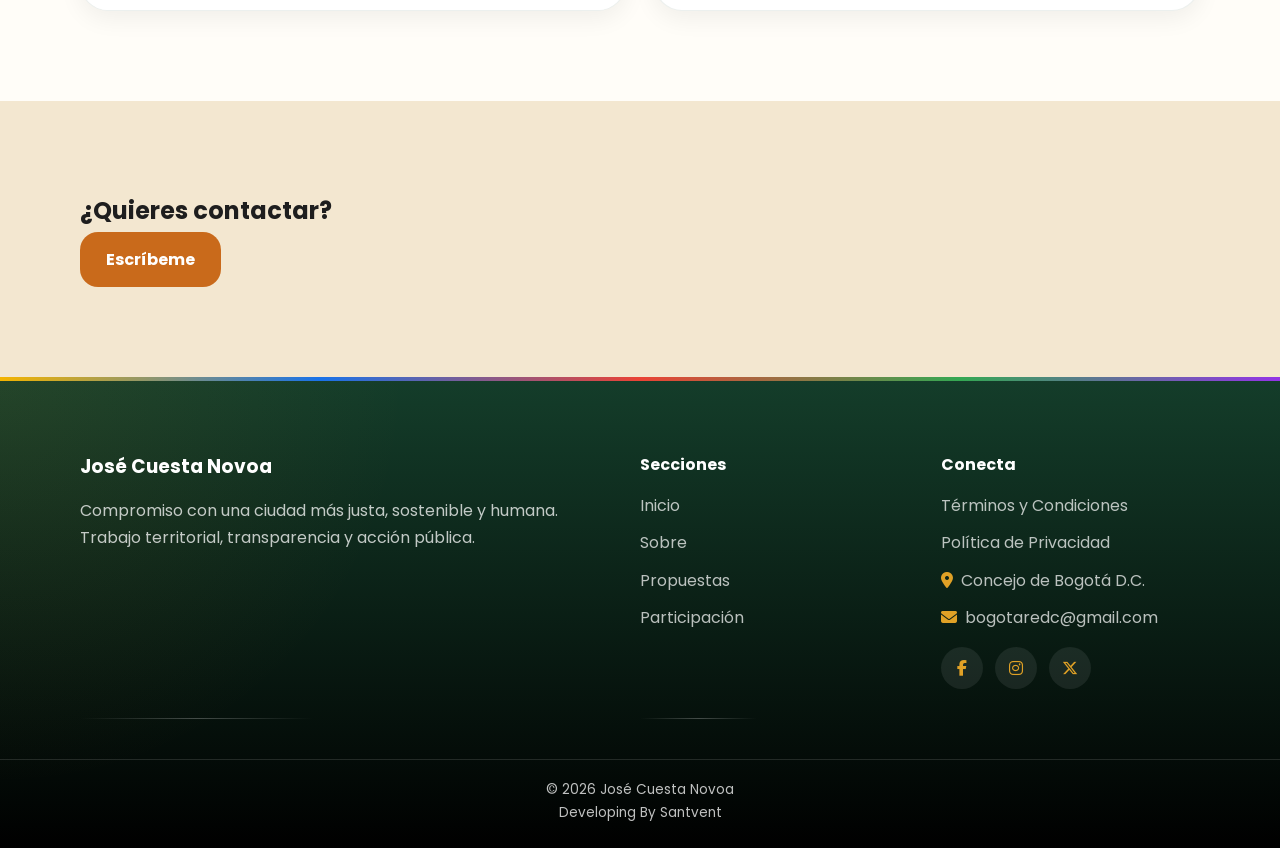
==== commit 678b47eb: "changefeed" ====
--- a/index.html
+++ b/index.html
@@ -308,6 +308,153 @@
       </div>
 
     </section>
+<!-- =========================
+     ACTUALIDAD EN REDES
+========================= -->
+
+<section class="social-feed">
+
+  <div class="container">
+
+    <div class="social-feed-header">
+      <span class="social-feed-tag">ACTUALIDAD</span>
+
+      <h2>Lo que estamos compartiendo</h2>
+
+      <p>
+        Sigue las publicaciones y actividades recientes de José Cuesta Novoa.
+      </p>
+    </div>
+
+
+    <div class="social-feed-grid">
+
+      <!-- =========================
+           X
+      ========================= -->
+
+      <article class="social-feed-card">
+
+        <div class="social-card-header">
+
+          <div class="social-card-title">
+            <i class="fa-brands fa-x-twitter"></i>
+
+            <div>
+              <h3>En X</h3>
+              <span>@jcuestanovoa</span>
+            </div>
+
+          </div>
+
+          <a
+            href="https://x.com/jcuestanovoa"
+            target="_blank"
+            rel="noopener noreferrer"
+            class="social-follow"
+          >
+            Ver perfil
+          </a>
+
+        </div>
+
+
+        <div class="x-feed">
+
+          <a
+            class="twitter-timeline"
+            data-height="620"
+            data-theme="light"
+            data-chrome="noheader nofooter noborders"
+            href="https://x.com/jcuestanovoa"
+          >
+            Publicaciones de @jcuestanovoa
+          </a>
+
+        </div>
+
+      </article>
+
+
+      <!-- =========================
+           INSTAGRAM
+      ========================= -->
+
+      <article class="social-feed-card">
+
+        <div class="social-card-header">
+
+          <div class="social-card-title">
+
+            <i class="fa-brands fa-instagram"></i>
+
+            <div>
+              <h3>En Instagram</h3>
+              <span>@jcuestanovoa</span>
+            </div>
+
+          </div>
+
+          <a
+            href="https://instagram.com/jcuestanovoa/"
+            target="_blank"
+            rel="noopener noreferrer"
+            class="social-follow"
+          >
+            Ver perfil
+          </a>
+
+        </div>
+
+
+        <div class="instagram-feed">
+
+          <div class="instagram-placeholder">
+
+            <div class="instagram-placeholder-icon">
+              <i class="fa-brands fa-instagram"></i>
+            </div>
+
+            <h3>Síguenos en Instagram</h3>
+
+            <p>
+              Conoce publicaciones, actividades y contenido
+              reciente de José Cuesta Novoa.
+            </p>
+
+            <a
+              href="https://instagram.com/jcuestanovoa/"
+              target="_blank"
+              rel="noopener noreferrer"
+              class="instagram-button"
+            >
+              Ver Instagram
+              <i class="fa-solid fa-arrow-up-right-from-square"></i>
+            </a>
+
+          </div>
+
+        </div>
+
+      </article>
+
+    </div>
+
+  </div>
+
+</section>
+
+
+<!-- =========================
+     X WIDGET
+========================= -->
+
+<script
+  async
+  src="https://platform.x.com/widgets.js"
+  charset="utf-8">
+</script>
+  
     <!-- CTA -->
     <section class="cta">
       <div class="container">
--- a/assets/css/styles.css
+++ b/assets/css/styles.css
@@ -686,4 +686,350 @@
   section {
     padding: 70px 0;
   }
+}
+
+/* =====================================================
+   SOCIAL FEED
+===================================================== */
+
+.social-feed {
+  padding: 90px 0;
+  background: var(--color-surface);
+}
+
+.social-feed-header {
+  text-align: center;
+  max-width: 720px;
+  margin: 0 auto 45px;
+}
+
+.social-feed-tag {
+  display: inline-block;
+  margin-bottom: 12px;
+  padding: 6px 14px;
+
+  border-radius: 999px;
+
+  background: rgba(94, 139, 114, 0.12);
+  color: var(--color-brand);
+
+  font-size: 0.75rem;
+  font-weight: 700;
+  letter-spacing: 1.5px;
+}
+
+.social-feed-header h2 {
+  margin-bottom: 10px;
+
+  font-size: clamp(2rem, 4vw, 3rem);
+  line-height: 1.2;
+
+  color: var(--color-brand-dark);
+}
+
+.social-feed-header p {
+  color: var(--color-text-soft);
+}
+
+
+/* =========================
+   GRID
+========================= */
+
+.social-feed-grid {
+  display: grid;
+
+  grid-template-columns: repeat(2, minmax(0, 1fr));
+
+  gap: 28px;
+
+  align-items: start;
+}
+
+
+/* =========================
+   CARD
+========================= */
+
+.social-feed-card {
+
+  background: var(--color-white);
+
+  border: 1px solid rgba(20, 61, 42, 0.08);
+
+  border-radius: var(--radius-lg);
+
+  overflow: hidden;
+
+  box-shadow: var(--shadow-card);
+}
+
+
+/* =========================
+   HEADER
+========================= */
+
+.social-card-header {
+
+  display: flex;
+
+  align-items: center;
+
+  justify-content: space-between;
+
+  gap: 20px;
+
+  padding: 22px 24px;
+
+  border-bottom: 1px solid rgba(20, 61, 42, 0.08);
+}
+
+.social-card-title {
+
+  display: flex;
+
+  align-items: center;
+
+  gap: 13px;
+}
+
+.social-card-title > i {
+
+  width: 42px;
+  height: 42px;
+
+  display: flex;
+
+  align-items: center;
+  justify-content: center;
+
+  border-radius: 50%;
+
+  background: var(--color-brand-dark);
+
+  color: var(--color-white);
+
+  font-size: 1.15rem;
+}
+
+.social-card-title h3 {
+
+  color: var(--color-brand-dark);
+
+  font-size: 1rem;
+
+  line-height: 1.2;
+
+  margin-bottom: 3px;
+}
+
+.social-card-title span {
+
+  color: var(--color-text-soft);
+
+  font-size: 0.78rem;
+}
+
+
+/* =========================
+   PROFILE BUTTON
+========================= */
+
+.social-follow {
+
+  display: inline-flex;
+
+  align-items: center;
+
+  padding: 8px 14px;
+
+  border: 1px solid rgba(20, 61, 42, 0.15);
+
+  border-radius: 999px;
+
+  color: var(--color-brand-dark);
+
+  text-decoration: none;
+
+  font-size: 0.78rem;
+
+  font-weight: 600;
+
+  transition: 0.25s ease;
+}
+
+.social-follow:hover {
+
+  background: var(--color-brand-dark);
+
+  color: var(--color-white);
+
+  transform: translateY(-1px);
+}
+
+
+/* =========================
+   X
+========================= */
+
+.x-feed {
+
+  padding: 10px;
+
+  min-height: 620px;
+
+  background: #fff;
+}
+
+.x-feed iframe {
+
+  width: 100% !important;
+}
+
+
+/* =========================
+   INSTAGRAM
+========================= */
+
+.instagram-feed {
+
+  min-height: 620px;
+
+  display: flex;
+
+  align-items: center;
+
+  justify-content: center;
+
+  padding: 40px;
+}
+
+.instagram-placeholder {
+
+  max-width: 360px;
+
+  text-align: center;
+}
+
+.instagram-placeholder-icon {
+
+  width: 72px;
+  height: 72px;
+
+  margin: 0 auto 22px;
+
+  display: flex;
+
+  align-items: center;
+  justify-content: center;
+
+  border-radius: 22px;
+
+  background: var(--color-brand-dark);
+
+  color: white;
+
+  font-size: 2rem;
+}
+
+.instagram-placeholder h3 {
+
+  margin-bottom: 10px;
+
+  color: var(--color-brand-dark);
+
+  font-size: 1.3rem;
+}
+
+.instagram-placeholder p {
+
+  margin-bottom: 24px;
+
+  color: var(--color-text-soft);
+
+  font-size: 0.9rem;
+
+  line-height: 1.7;
+}
+
+.instagram-button {
+
+  display: inline-flex;
+
+  align-items: center;
+
+  gap: 9px;
+
+  padding: 11px 18px;
+
+  border-radius: 999px;
+
+  background: var(--color-brand-dark);
+
+  color: white;
+
+  text-decoration: none;
+
+  font-size: 0.85rem;
+
+  font-weight: 600;
+
+  transition: 0.25s ease;
+}
+
+.instagram-button:hover {
+
+  transform: translateY(-2px);
+
+  box-shadow: 0 8px 20px rgba(20, 61, 42, 0.18);
+}
+
+
+/* =========================
+   RESPONSIVE
+========================= */
+
+@media (max-width: 850px) {
+
+  .social-feed {
+    padding: 70px 0;
+  }
+
+  .social-feed-grid {
+
+    grid-template-columns: 1fr;
+
+  }
+
+}
+
+
+@media (max-width: 600px) {
+
+  .social-card-header {
+
+    padding: 18px;
+
+  }
+
+  .social-feed-header {
+
+    margin-bottom: 30px;
+
+  }
+
+  .x-feed {
+
+    padding: 5px;
+
+  }
+
+  .instagram-feed {
+
+    min-height: 500px;
+
+    padding: 30px 20px;
+
+  }
+
 }
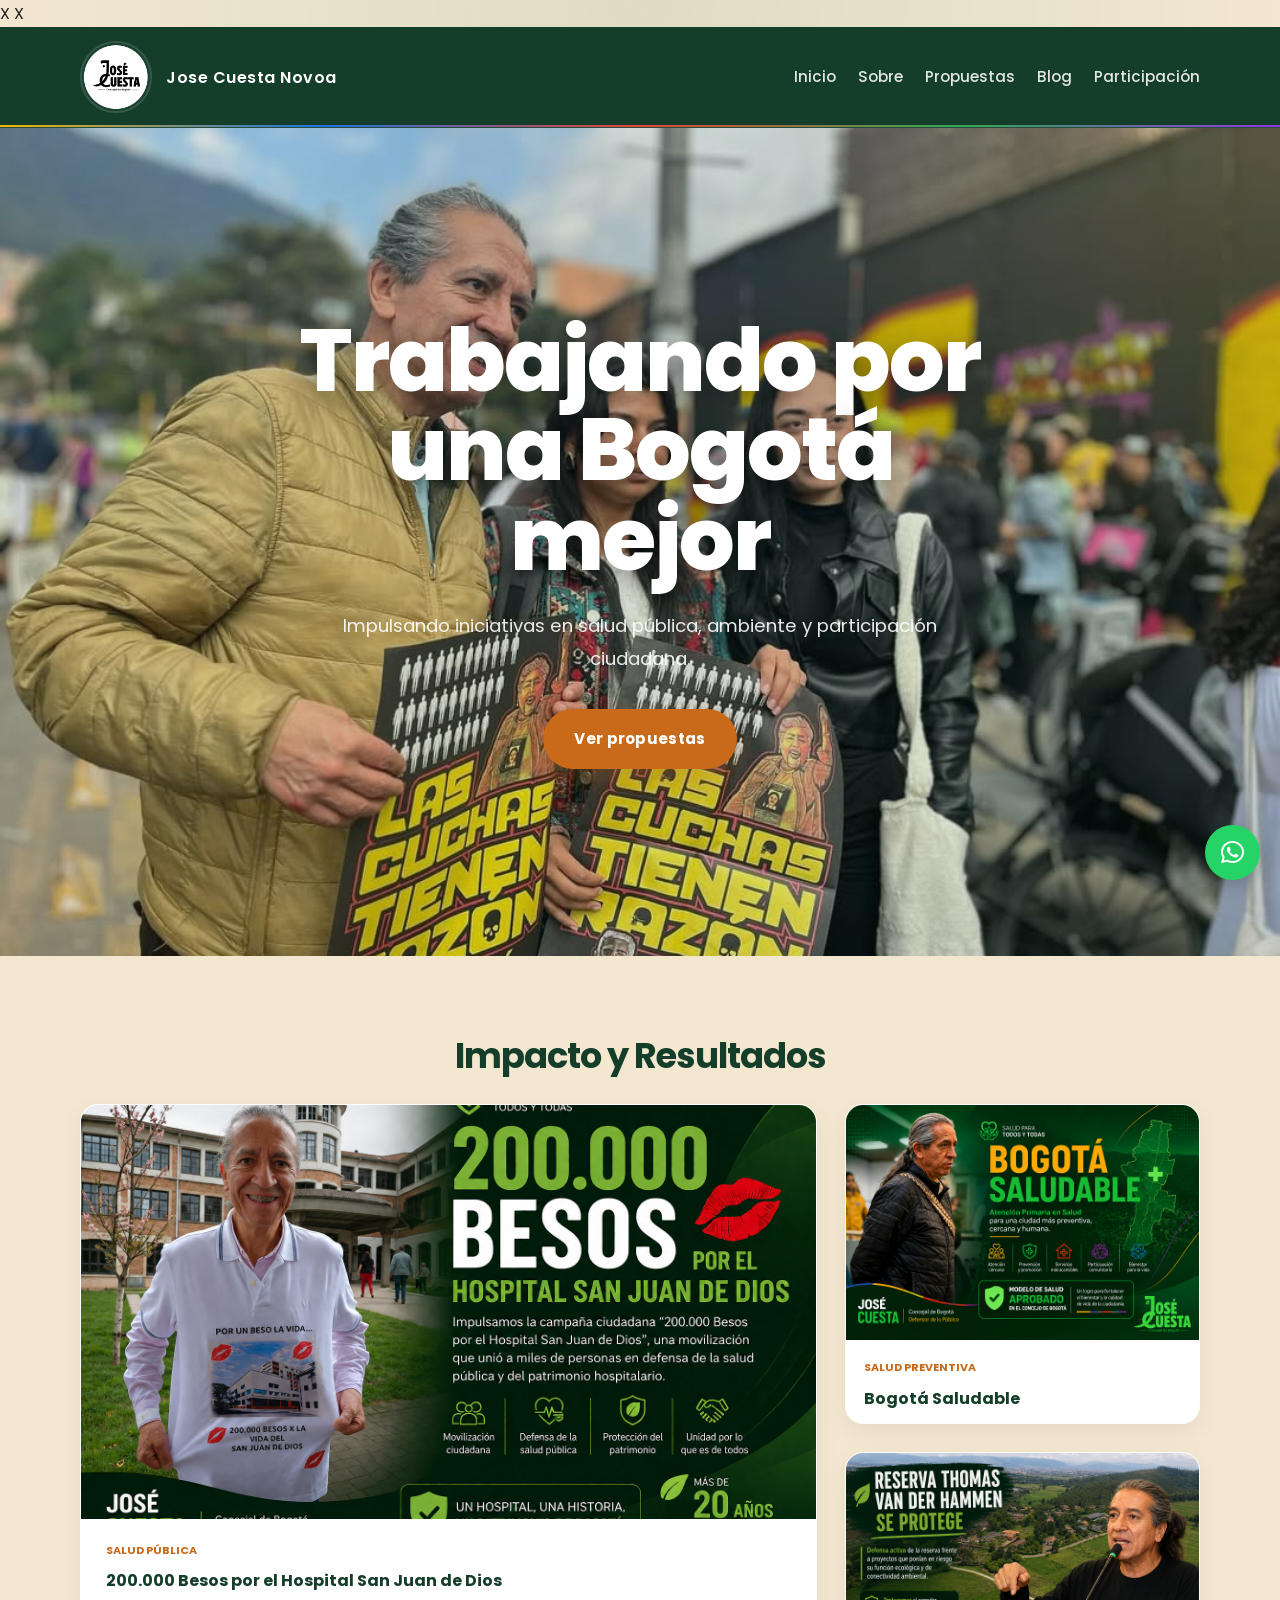
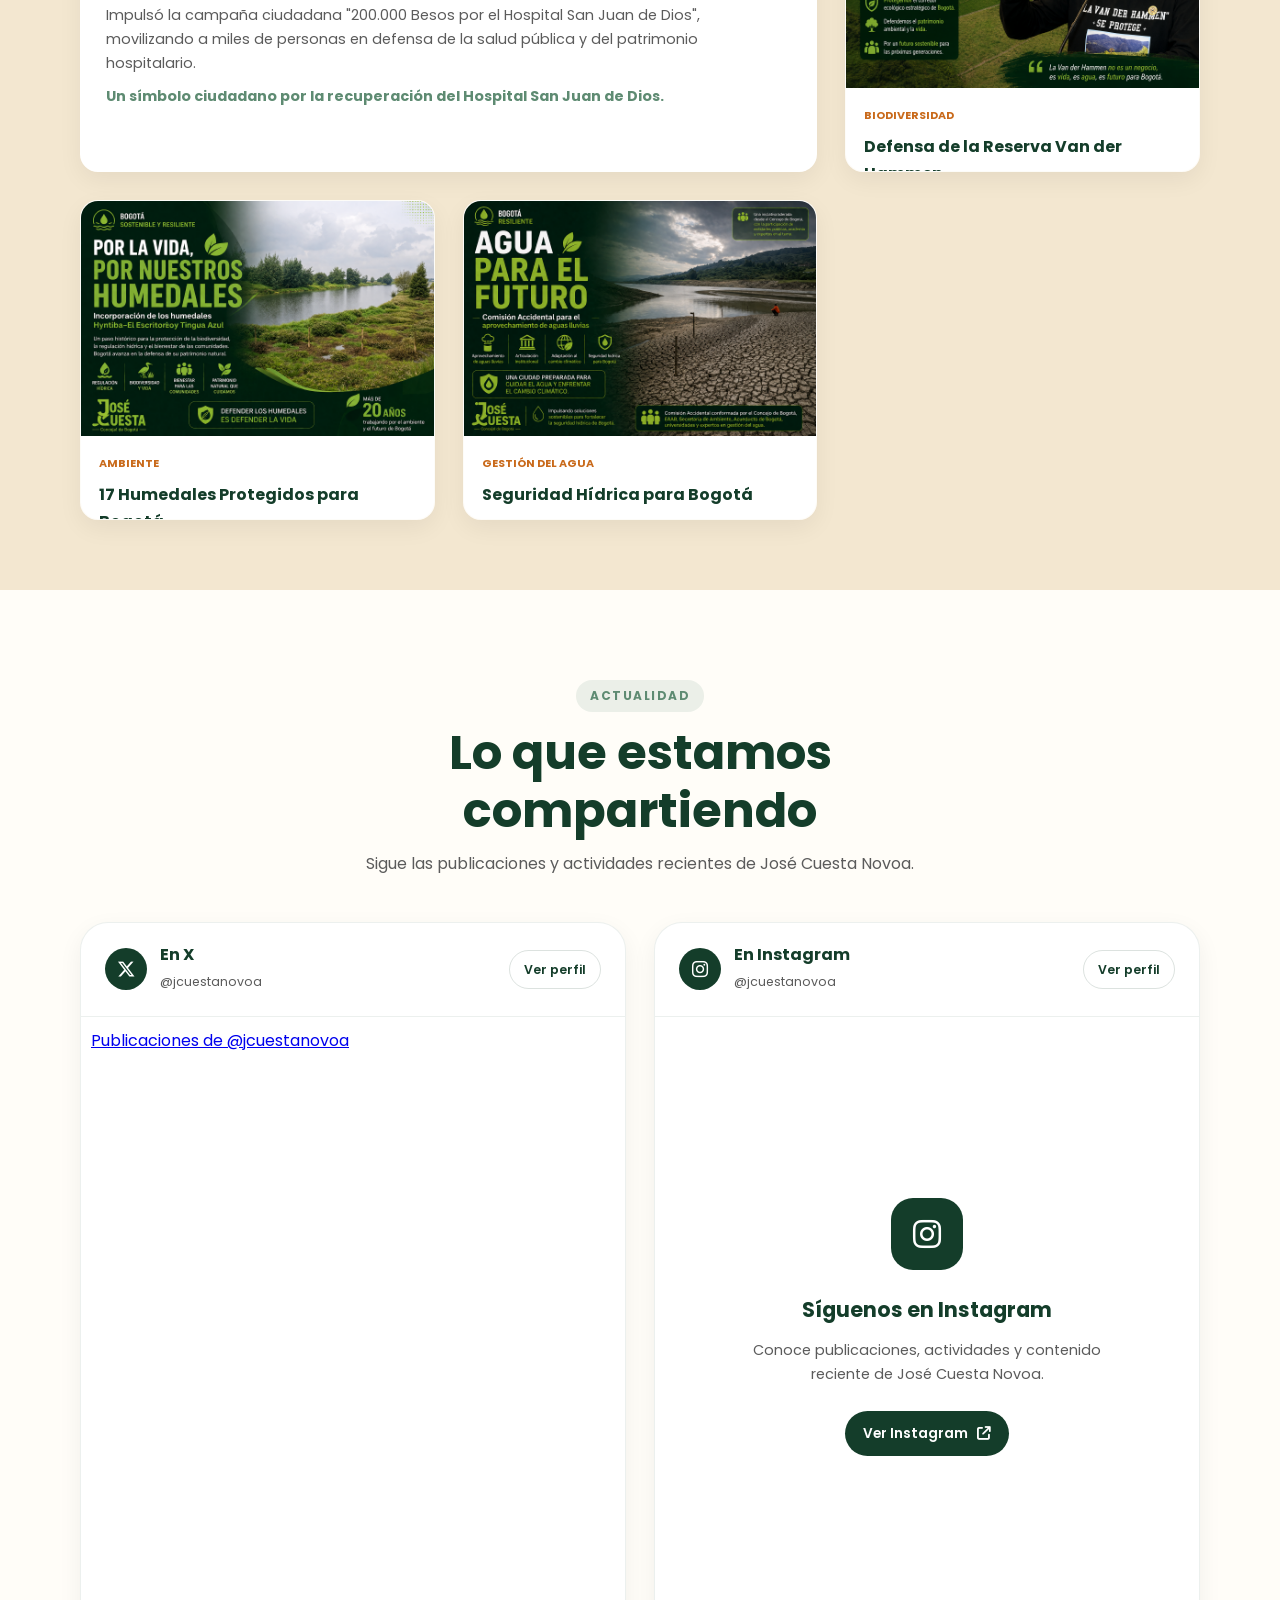
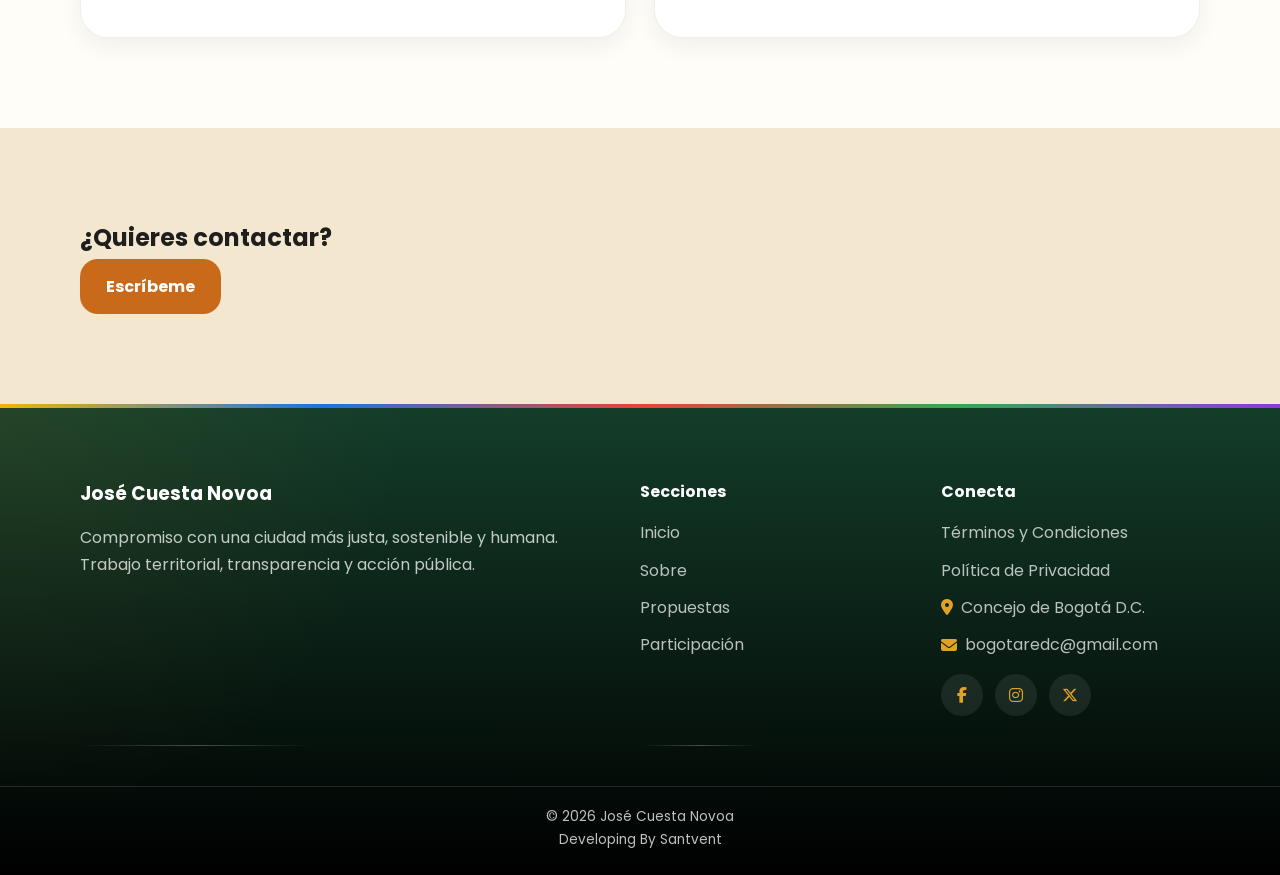
==== commit 36c38ceb: "testfeed" ====
--- a/index.html
+++ b/index.html
@@ -66,7 +66,8 @@
   <link rel="stylesheet" href="/assets/css/sections.css">
   <link rel="stylesheet" href="/assets/css/styles.css">
   <link rel="stylesheet" href="/assets/css/hero-home.css">
-  <link rel="stylesheet" href="/assets/css/whatsapp.css">
+  <link rel="stylesheet" href="/assets/css/whatsapp.css">X
+  <link rel="stylesheet" href="/assets/css/feed.css">X
 
 </head>
 
--- a/assets/css/styles.css
+++ b/assets/css/styles.css
@@ -688,348 +688,3 @@
   }
 }
 
-/* =====================================================
-   SOCIAL FEED
-===================================================== */
-
-.social-feed {
-  padding: 90px 0;
-  background: var(--color-surface);
-}
-
-.social-feed-header {
-  text-align: center;
-  max-width: 720px;
-  margin: 0 auto 45px;
-}
-
-.social-feed-tag {
-  display: inline-block;
-  margin-bottom: 12px;
-  padding: 6px 14px;
-
-  border-radius: 999px;
-
-  background: rgba(94, 139, 114, 0.12);
-  color: var(--color-brand);
-
-  font-size: 0.75rem;
-  font-weight: 700;
-  letter-spacing: 1.5px;
-}
-
-.social-feed-header h2 {
-  margin-bottom: 10px;
-
-  font-size: clamp(2rem, 4vw, 3rem);
-  line-height: 1.2;
-
-  color: var(--color-brand-dark);
-}
-
-.social-feed-header p {
-  color: var(--color-text-soft);
-}
-
-
-/* =========================
-   GRID
-========================= */
-
-.social-feed-grid {
-  display: grid;
-
-  grid-template-columns: repeat(2, minmax(0, 1fr));
-
-  gap: 28px;
-
-  align-items: start;
-}
-
-
-/* =========================
-   CARD
-========================= */
-
-.social-feed-card {
-
-  background: var(--color-white);
-
-  border: 1px solid rgba(20, 61, 42, 0.08);
-
-  border-radius: var(--radius-lg);
-
-  overflow: hidden;
-
-  box-shadow: var(--shadow-card);
-}
-
-
-/* =========================
-   HEADER
-========================= */
-
-.social-card-header {
-
-  display: flex;
-
-  align-items: center;
-
-  justify-content: space-between;
-
-  gap: 20px;
-
-  padding: 22px 24px;
-
-  border-bottom: 1px solid rgba(20, 61, 42, 0.08);
-}
-
-.social-card-title {
-
-  display: flex;
-
-  align-items: center;
-
-  gap: 13px;
-}
-
-.social-card-title > i {
-
-  width: 42px;
-  height: 42px;
-
-  display: flex;
-
-  align-items: center;
-  justify-content: center;
-
-  border-radius: 50%;
-
-  background: var(--color-brand-dark);
-
-  color: var(--color-white);
-
-  font-size: 1.15rem;
-}
-
-.social-card-title h3 {
-
-  color: var(--color-brand-dark);
-
-  font-size: 1rem;
-
-  line-height: 1.2;
-
-  margin-bottom: 3px;
-}
-
-.social-card-title span {
-
-  color: var(--color-text-soft);
-
-  font-size: 0.78rem;
-}
-
-
-/* =========================
-   PROFILE BUTTON
-========================= */
-
-.social-follow {
-
-  display: inline-flex;
-
-  align-items: center;
-
-  padding: 8px 14px;
-
-  border: 1px solid rgba(20, 61, 42, 0.15);
-
-  border-radius: 999px;
-
-  color: var(--color-brand-dark);
-
-  text-decoration: none;
-
-  font-size: 0.78rem;
-
-  font-weight: 600;
-
-  transition: 0.25s ease;
-}
-
-.social-follow:hover {
-
-  background: var(--color-brand-dark);
-
-  color: var(--color-white);
-
-  transform: translateY(-1px);
-}
-
-
-/* =========================
-   X
-========================= */
-
-.x-feed {
-
-  padding: 10px;
-
-  min-height: 620px;
-
-  background: #fff;
-}
-
-.x-feed iframe {
-
-  width: 100% !important;
-}
-
-
-/* =========================
-   INSTAGRAM
-========================= */
-
-.instagram-feed {
-
-  min-height: 620px;
-
-  display: flex;
-
-  align-items: center;
-
-  justify-content: center;
-
-  padding: 40px;
-}
-
-.instagram-placeholder {
-
-  max-width: 360px;
-
-  text-align: center;
-}
-
-.instagram-placeholder-icon {
-
-  width: 72px;
-  height: 72px;
-
-  margin: 0 auto 22px;
-
-  display: flex;
-
-  align-items: center;
-  justify-content: center;
-
-  border-radius: 22px;
-
-  background: var(--color-brand-dark);
-
-  color: white;
-
-  font-size: 2rem;
-}
-
-.instagram-placeholder h3 {
-
-  margin-bottom: 10px;
-
-  color: var(--color-brand-dark);
-
-  font-size: 1.3rem;
-}
-
-.instagram-placeholder p {
-
-  margin-bottom: 24px;
-
-  color: var(--color-text-soft);
-
-  font-size: 0.9rem;
-
-  line-height: 1.7;
-}
-
-.instagram-button {
-
-  display: inline-flex;
-
-  align-items: center;
-
-  gap: 9px;
-
-  padding: 11px 18px;
-
-  border-radius: 999px;
-
-  background: var(--color-brand-dark);
-
-  color: white;
-
-  text-decoration: none;
-
-  font-size: 0.85rem;
-
-  font-weight: 600;
-
-  transition: 0.25s ease;
-}
-
-.instagram-button:hover {
-
-  transform: translateY(-2px);
-
-  box-shadow: 0 8px 20px rgba(20, 61, 42, 0.18);
-}
-
-
-/* =========================
-   RESPONSIVE
-========================= */
-
-@media (max-width: 850px) {
-
-  .social-feed {
-    padding: 70px 0;
-  }
-
-  .social-feed-grid {
-
-    grid-template-columns: 1fr;
-
-  }
-
-}
-
-
-@media (max-width: 600px) {
-
-  .social-card-header {
-
-    padding: 18px;
-
-  }
-
-  .social-feed-header {
-
-    margin-bottom: 30px;
-
-  }
-
-  .x-feed {
-
-    padding: 5px;
-
-  }
-
-  .instagram-feed {
-
-    min-height: 500px;
-
-    padding: 30px 20px;
-
-  }
-
-}
--- a/assets/css/feed.css
+++ b/assets/css/feed.css
@@ -0,0 +1,345 @@
+/* =====================================================
+   SOCIAL FEED
+===================================================== */
+
+.social-feed {
+  padding: 90px 0;
+  background: var(--color-surface);
+}
+
+.social-feed-header {
+  text-align: center;
+  max-width: 720px;
+  margin: 0 auto 45px;
+}
+
+.social-feed-tag {
+  display: inline-block;
+  margin-bottom: 12px;
+  padding: 6px 14px;
+
+  border-radius: 999px;
+
+  background: rgba(94, 139, 114, 0.12);
+  color: var(--color-brand);
+
+  font-size: 0.75rem;
+  font-weight: 700;
+  letter-spacing: 1.5px;
+}
+
+.social-feed-header h2 {
+  margin-bottom: 10px;
+
+  font-size: clamp(2rem, 4vw, 3rem);
+  line-height: 1.2;
+
+  color: var(--color-brand-dark);
+}
+
+.social-feed-header p {
+  color: var(--color-text-soft);
+}
+
+
+/* =========================
+   GRID
+========================= */
+
+.social-feed-grid {
+  display: grid;
+
+  grid-template-columns: repeat(2, minmax(0, 1fr));
+
+  gap: 28px;
+
+  align-items: start;
+}
+
+
+/* =========================
+   CARD
+========================= */
+
+.social-feed-card {
+
+  background: var(--color-white);
+
+  border: 1px solid rgba(20, 61, 42, 0.08);
+
+  border-radius: var(--radius-lg);
+
+  overflow: hidden;
+
+  box-shadow: var(--shadow-card);
+}
+
+
+/* =========================
+   HEADER
+========================= */
+
+.social-card-header {
+
+  display: flex;
+
+  align-items: center;
+
+  justify-content: space-between;
+
+  gap: 20px;
+
+  padding: 22px 24px;
+
+  border-bottom: 1px solid rgba(20, 61, 42, 0.08);
+}
+
+.social-card-title {
+
+  display: flex;
+
+  align-items: center;
+
+  gap: 13px;
+}
+
+.social-card-title > i {
+
+  width: 42px;
+  height: 42px;
+
+  display: flex;
+
+  align-items: center;
+  justify-content: center;
+
+  border-radius: 50%;
+
+  background: var(--color-brand-dark);
+
+  color: var(--color-white);
+
+  font-size: 1.15rem;
+}
+
+.social-card-title h3 {
+
+  color: var(--color-brand-dark);
+
+  font-size: 1rem;
+
+  line-height: 1.2;
+
+  margin-bottom: 3px;
+}
+
+.social-card-title span {
+
+  color: var(--color-text-soft);
+
+  font-size: 0.78rem;
+}
+
+
+/* =========================
+   PROFILE BUTTON
+========================= */
+
+.social-follow {
+
+  display: inline-flex;
+
+  align-items: center;
+
+  padding: 8px 14px;
+
+  border: 1px solid rgba(20, 61, 42, 0.15);
+
+  border-radius: 999px;
+
+  color: var(--color-brand-dark);
+
+  text-decoration: none;
+
+  font-size: 0.78rem;
+
+  font-weight: 600;
+
+  transition: 0.25s ease;
+}
+
+.social-follow:hover {
+
+  background: var(--color-brand-dark);
+
+  color: var(--color-white);
+
+  transform: translateY(-1px);
+}
+
+
+/* =========================
+   X
+========================= */
+
+.x-feed {
+
+  padding: 10px;
+
+  min-height: 620px;
+
+  background: #fff;
+}
+
+.x-feed iframe {
+
+  width: 100% !important;
+}
+
+
+/* =========================
+   INSTAGRAM
+========================= */
+
+.instagram-feed {
+
+  min-height: 620px;
+
+  display: flex;
+
+  align-items: center;
+
+  justify-content: center;
+
+  padding: 40px;
+}
+
+.instagram-placeholder {
+
+  max-width: 360px;
+
+  text-align: center;
+}
+
+.instagram-placeholder-icon {
+
+  width: 72px;
+  height: 72px;
+
+  margin: 0 auto 22px;
+
+  display: flex;
+
+  align-items: center;
+  justify-content: center;
+
+  border-radius: 22px;
+
+  background: var(--color-brand-dark);
+
+  color: white;
+
+  font-size: 2rem;
+}
+
+.instagram-placeholder h3 {
+
+  margin-bottom: 10px;
+
+  color: var(--color-brand-dark);
+
+  font-size: 1.3rem;
+}
+
+.instagram-placeholder p {
+
+  margin-bottom: 24px;
+
+  color: var(--color-text-soft);
+
+  font-size: 0.9rem;
+
+  line-height: 1.7;
+}
+
+.instagram-button {
+
+  display: inline-flex;
+
+  align-items: center;
+
+  gap: 9px;
+
+  padding: 11px 18px;
+
+  border-radius: 999px;
+
+  background: var(--color-brand-dark);
+
+  color: white;
+
+  text-decoration: none;
+
+  font-size: 0.85rem;
+
+  font-weight: 600;
+
+  transition: 0.25s ease;
+}
+
+.instagram-button:hover {
+
+  transform: translateY(-2px);
+
+  box-shadow: 0 8px 20px rgba(20, 61, 42, 0.18);
+}
+
+
+/* =========================
+   RESPONSIVE
+========================= */
+
+@media (max-width: 850px) {
+
+  .social-feed {
+    padding: 70px 0;
+  }
+
+  .social-feed-grid {
+
+    grid-template-columns: 1fr;
+
+  }
+
+}
+
+
+@media (max-width: 600px) {
+
+  .social-card-header {
+
+    padding: 18px;
+
+  }
+
+  .social-feed-header {
+
+    margin-bottom: 30px;
+
+  }
+
+  .x-feed {
+
+    padding: 5px;
+
+  }
+
+  .instagram-feed {
+
+    min-height: 500px;
+
+    padding: 30px 20px;
+
+  }
+
+}
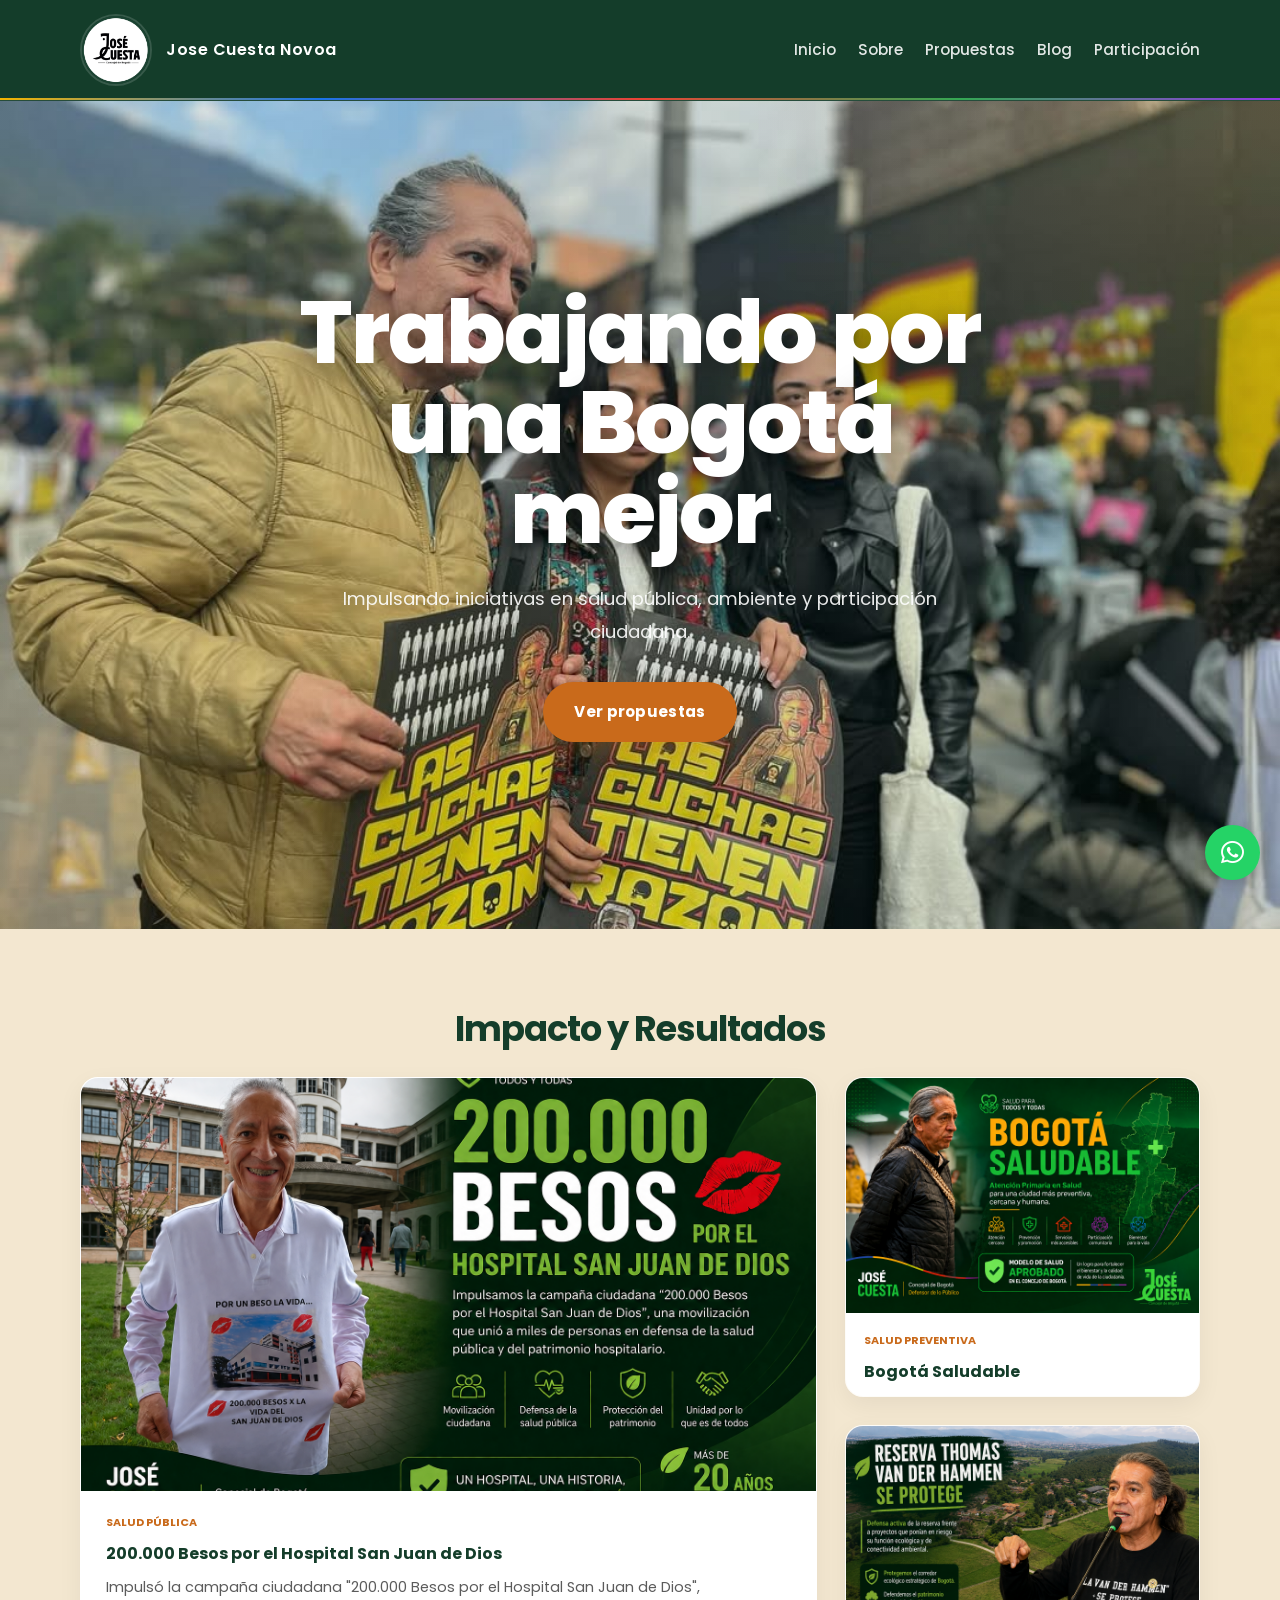
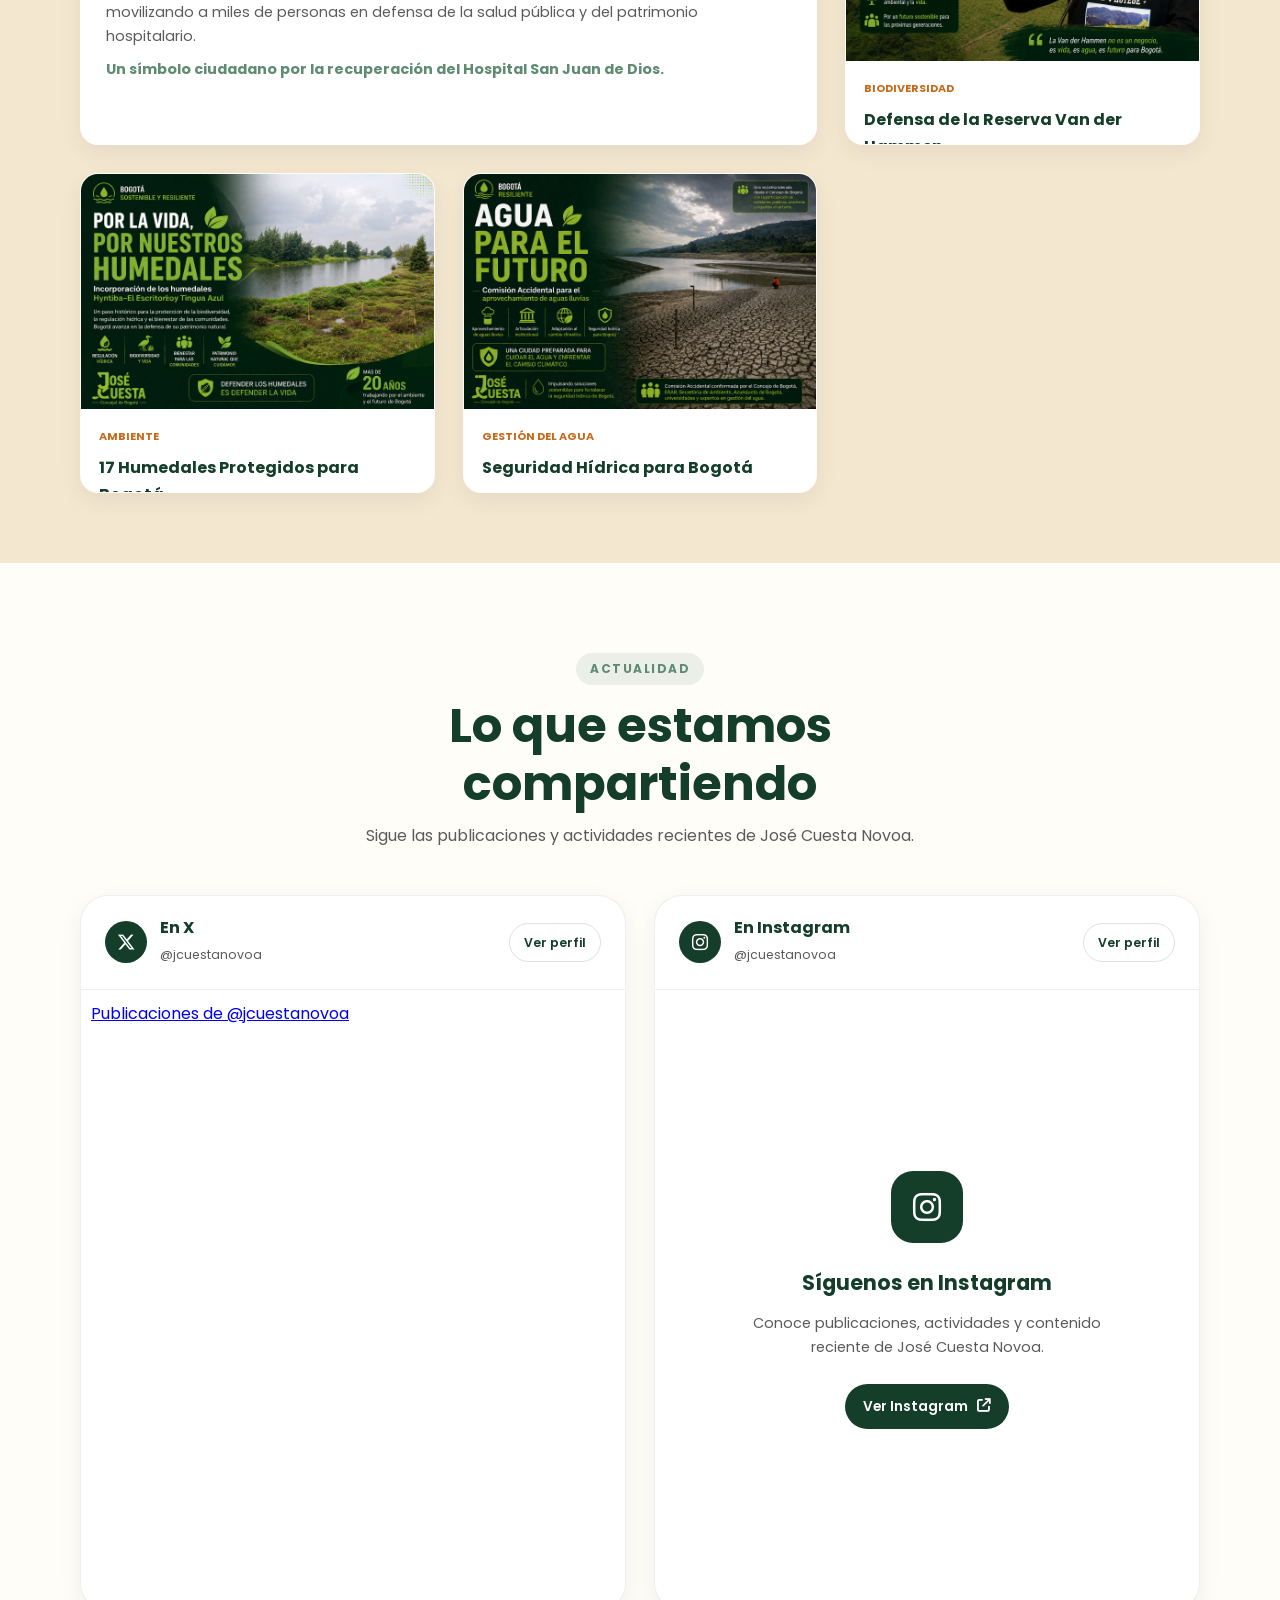
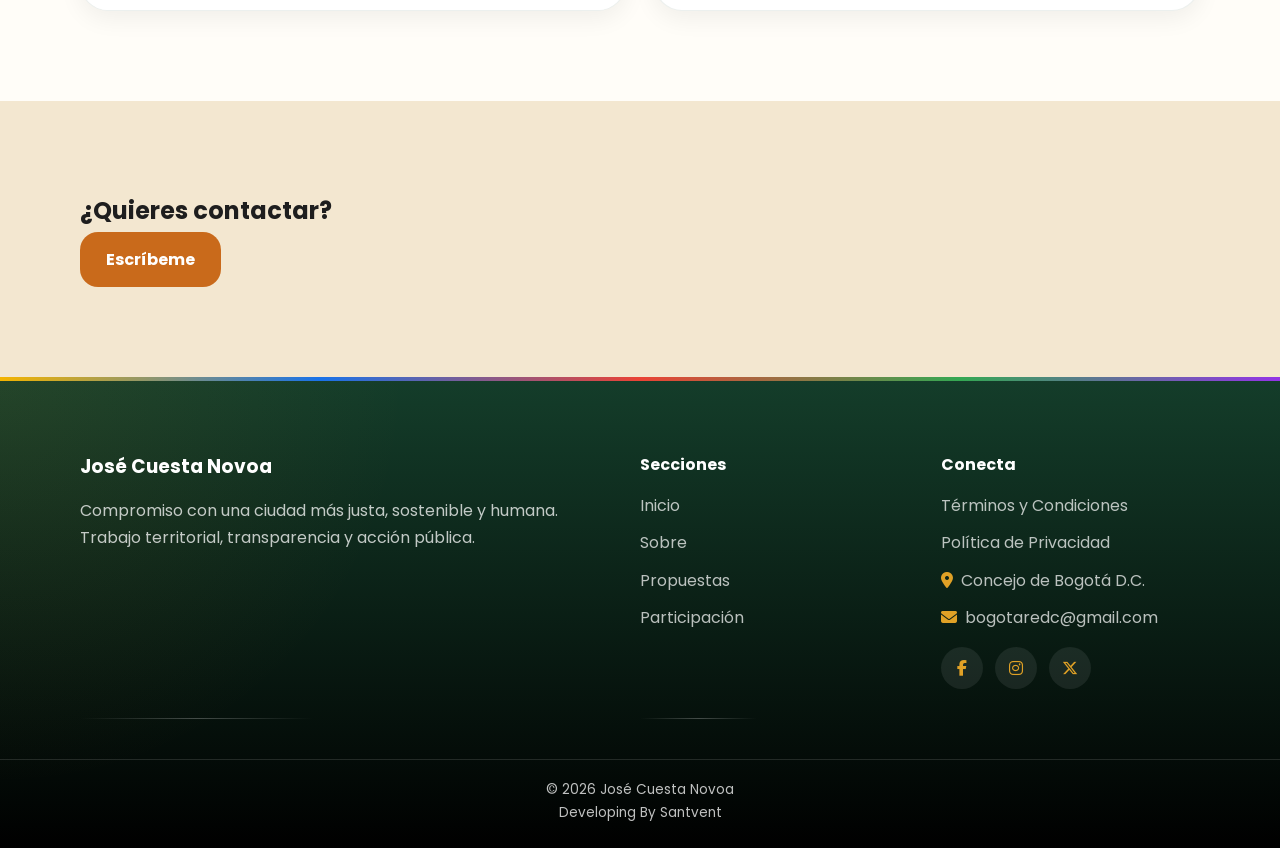
==== commit bc153ac1: "fixX" ====
--- a/index.html
+++ b/index.html
@@ -66,8 +66,8 @@
   <link rel="stylesheet" href="/assets/css/sections.css">
   <link rel="stylesheet" href="/assets/css/styles.css">
   <link rel="stylesheet" href="/assets/css/hero-home.css">
-  <link rel="stylesheet" href="/assets/css/whatsapp.css">X
-  <link rel="stylesheet" href="/assets/css/feed.css">X
+  <link rel="stylesheet" href="/assets/css/whatsapp.css">
+  <link rel="stylesheet" href="/assets/css/feed.css">
 
 </head>
 
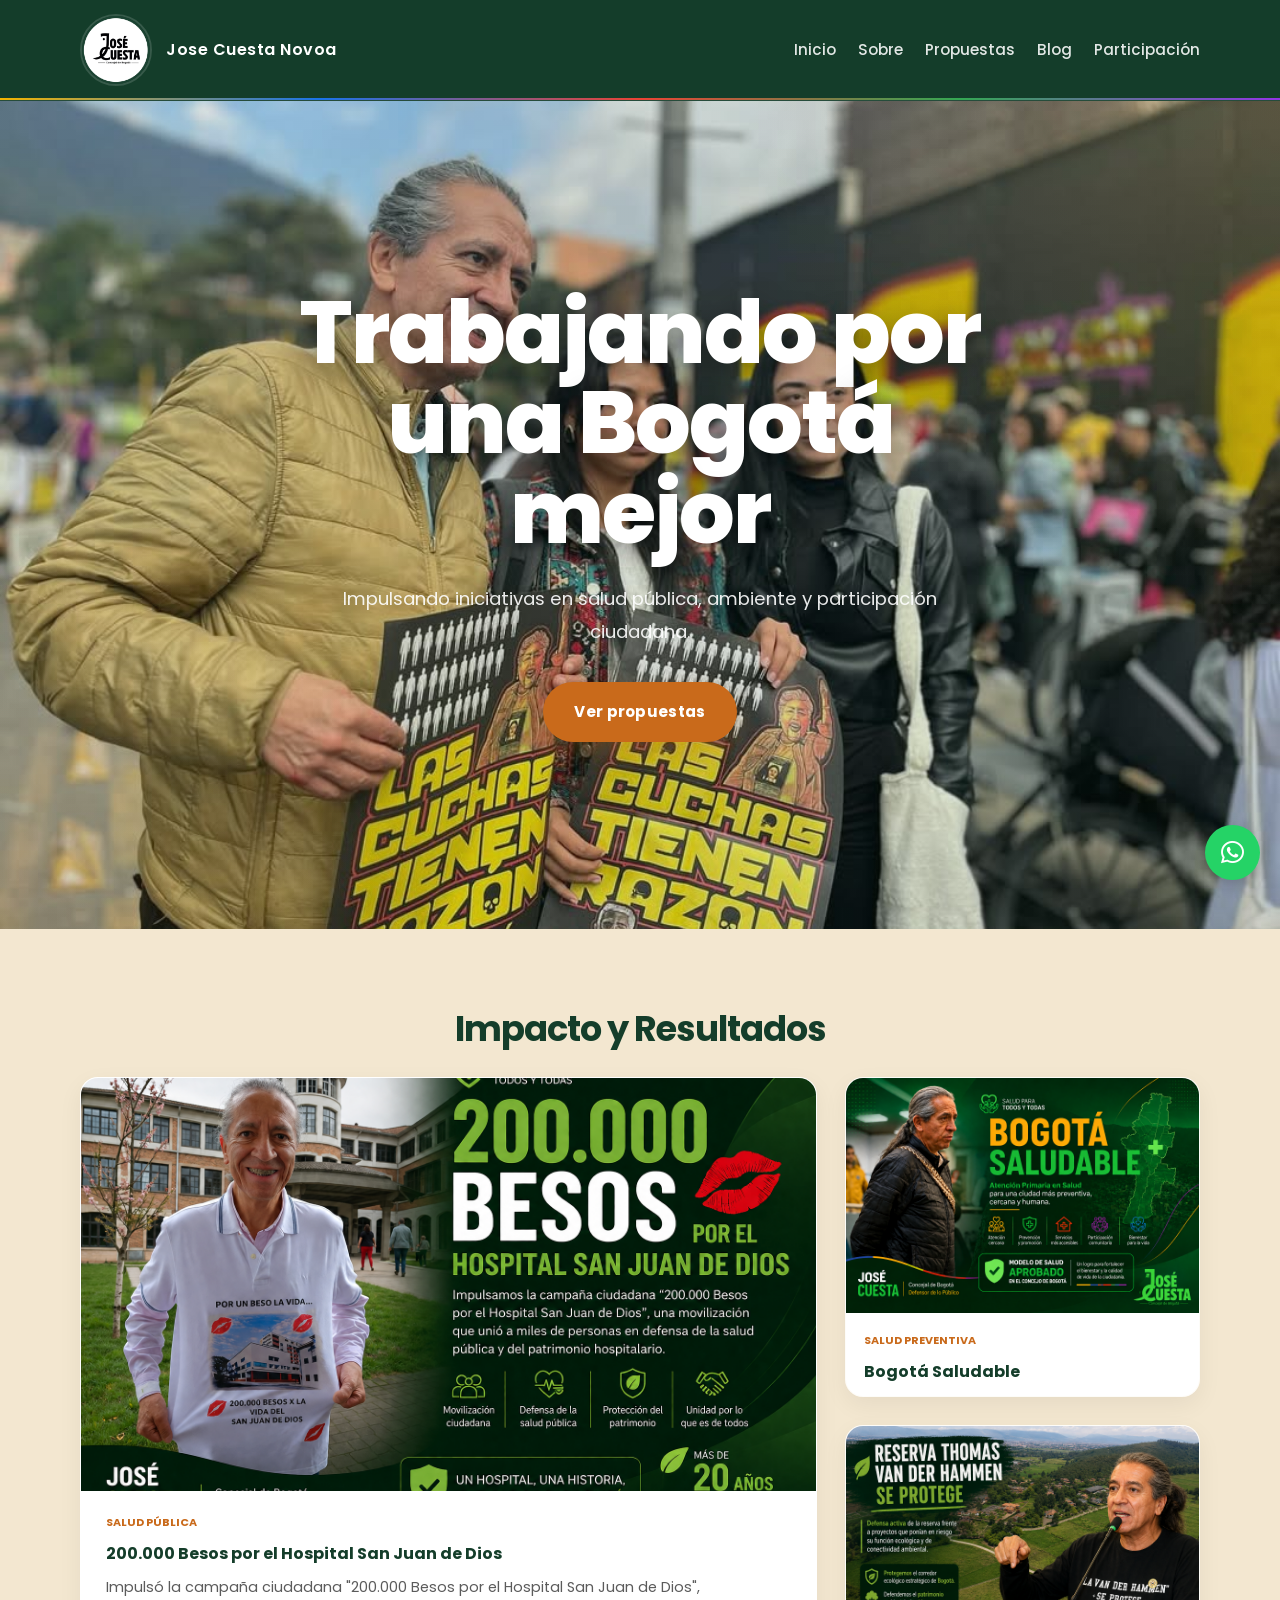
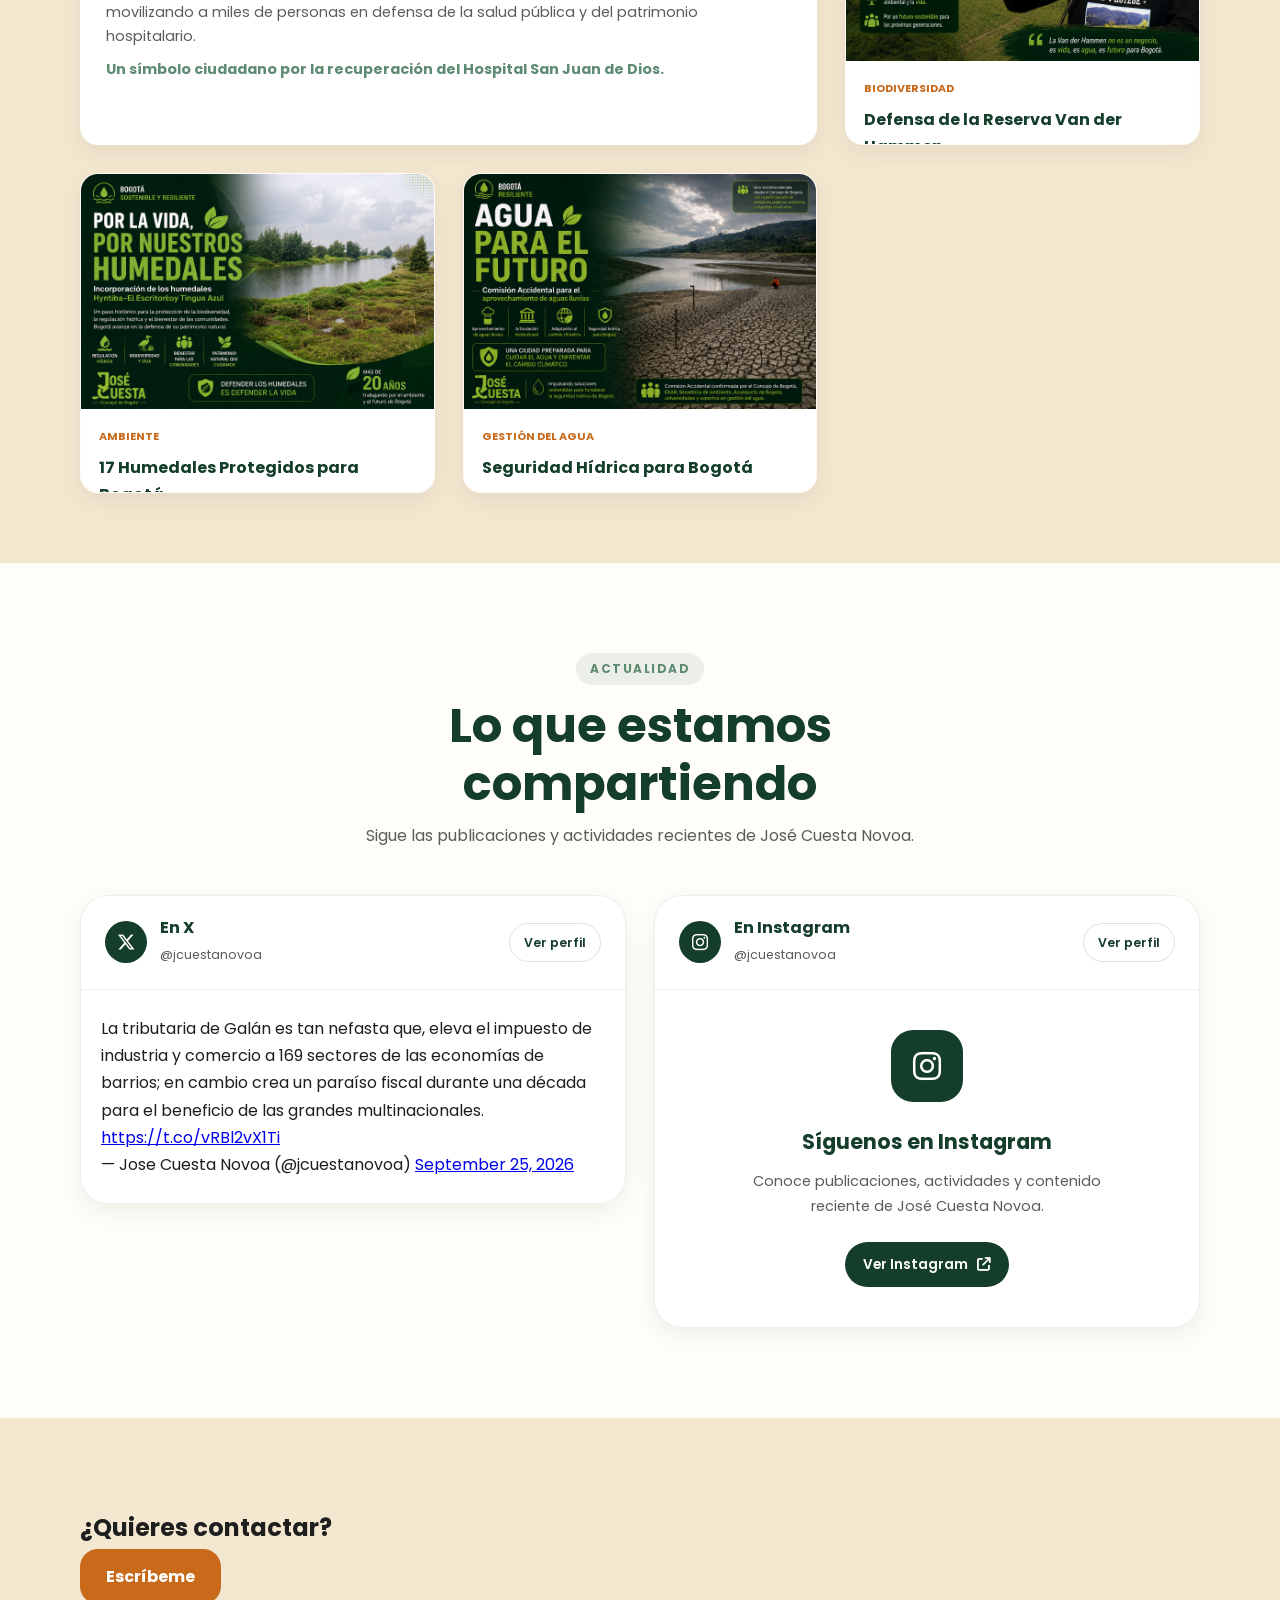
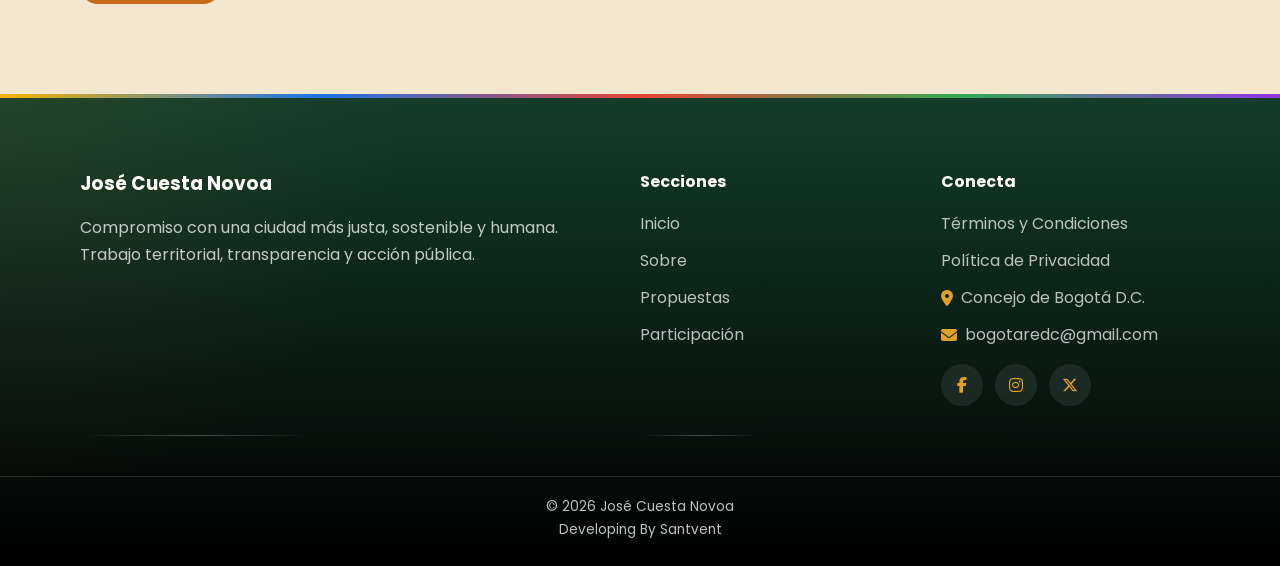
==== commit 8efa0699: "fix" ====
--- a/index.html
+++ b/index.html
@@ -238,7 +238,7 @@
             <img src="assets/img/humedales.png" alt="17 Humedales Protegidos para Bogotá"
               data-title="17 Humedales Protegidos para Bogotá"
               data-desc="José Cuesta Novoa impulsó el Proyecto de Acuerdo No. 141 de 2023, mediante el cual se promovió la incorporación de los humedales Hyntiba–El Escritorio y Tingua Azul como Parques Ecológicos Distritales de Humedal. Con esta iniciativa, Bogotá pasó de tener 15 a 17 humedales oficialmente protegidos, fortaleciendo la protección de sus ecosistemas estratégicos.">
-            
+
 
             <div class="card-overlay">
               <p>Conoce la historia</p>
@@ -309,153 +309,134 @@
       </div>
 
     </section>
-<!-- =========================
+    <!-- =========================
      ACTUALIDAD EN REDES
 ========================= -->
 
-<section class="social-feed">
-
-  <div class="container">
-
-    <div class="social-feed-header">
-      <span class="social-feed-tag">ACTUALIDAD</span>
-
-      <h2>Lo que estamos compartiendo</h2>
-
-      <p>
-        Sigue las publicaciones y actividades recientes de José Cuesta Novoa.
-      </p>
-    </div>
-
-
-    <div class="social-feed-grid">
-
-      <!-- =========================
+    <section class="social-feed">
+
+      <div class="container">
+
+        <div class="social-feed-header">
+          <span class="social-feed-tag">ACTUALIDAD</span>
+
+          <h2>Lo que estamos compartiendo</h2>
+
+          <p>
+            Sigue las publicaciones y actividades recientes de José Cuesta Novoa.
+          </p>
+        </div>
+
+
+        <div class="social-feed-grid">
+
+          <!-- =========================
            X
       ========================= -->
 
-      <article class="social-feed-card">
-
-        <div class="social-card-header">
-
-          <div class="social-card-title">
-            <i class="fa-brands fa-x-twitter"></i>
-
-            <div>
-              <h3>En X</h3>
-              <span>@jcuestanovoa</span>
-            </div>
-
-          </div>
-
-          <a
-            href="https://x.com/jcuestanovoa"
-            target="_blank"
-            rel="noopener noreferrer"
-            class="social-follow"
-          >
-            Ver perfil
-          </a>
-
-        </div>
-
-
-        <div class="x-feed">
-
-          <a
-            class="twitter-timeline"
-            data-height="620"
-            data-theme="light"
-            data-chrome="noheader nofooter noborders"
-            href="https://x.com/jcuestanovoa"
-          >
-            Publicaciones de @jcuestanovoa
-          </a>
-
-        </div>
-
-      </article>
-
-
-      <!-- =========================
+          <article class="social-feed-card">
+
+            <div class="social-card-header">
+
+              <div class="social-card-title">
+                <i class="fa-brands fa-x-twitter"></i>
+
+                <div>
+                  <h3>En X</h3>
+                  <span>@jcuestanovoa</span>
+                </div>
+              </div>
+
+              <a href="https://x.com/jcuestanovoa" target="_blank" rel="noopener noreferrer" class="social-follow">
+                Ver perfil
+              </a>
+
+            </div>
+
+            <div class="x-feed">
+
+              <blockquote class="twitter-tweet">
+                <p lang="es" dir="ltr">
+                  La tributaria de Galán es tan nefasta que, eleva el impuesto de industria y comercio a 169 sectores de
+                  las economías de barrios; en cambio crea un paraíso fiscal durante una década para el beneficio de las
+                  grandes multinacionales.
+                  <a href="https://t.co/vRBl2vX1Ti">https://t.co/vRBl2vX1Ti</a>
+                </p>
+                &mdash; Jose Cuesta Novoa (@jcuestanovoa)
+                <a href="https://x.com/jcuestanovoa/status/2103567281959628981">
+                  September 25, 2026
+                </a>
+              </blockquote>
+
+            </div>
+
+          </article>
+
+          <script async src="https://platform.x.com/widgets.js" charset="utf-8"></script>
+
+          <!-- =========================
            INSTAGRAM
       ========================= -->
 
-      <article class="social-feed-card">
-
-        <div class="social-card-header">
-
-          <div class="social-card-title">
-
-            <i class="fa-brands fa-instagram"></i>
-
-            <div>
-              <h3>En Instagram</h3>
-              <span>@jcuestanovoa</span>
-            </div>
-
-          </div>
-
-          <a
-            href="https://instagram.com/jcuestanovoa/"
-            target="_blank"
-            rel="noopener noreferrer"
-            class="social-follow"
-          >
-            Ver perfil
-          </a>
+          <article class="social-feed-card">
+
+            <div class="social-card-header">
+
+              <div class="social-card-title">
+
+                <i class="fa-brands fa-instagram"></i>
+
+                <div>
+                  <h3>En Instagram</h3>
+                  <span>@jcuestanovoa</span>
+                </div>
+
+              </div>
+
+              <a href="https://instagram.com/jcuestanovoa/" target="_blank" rel="noopener noreferrer"
+                class="social-follow">
+                Ver perfil
+              </a>
+
+            </div>
+
+
+            <div class="instagram-feed">
+
+              <div class="instagram-placeholder">
+
+                <div class="instagram-placeholder-icon">
+                  <i class="fa-brands fa-instagram"></i>
+                </div>
+
+                <h3>Síguenos en Instagram</h3>
+
+                <p>
+                  Conoce publicaciones, actividades y contenido
+                  reciente de José Cuesta Novoa.
+                </p>
+
+                <a href="https://instagram.com/jcuestanovoa/" target="_blank" rel="noopener noreferrer"
+                  class="instagram-button">
+                  Ver Instagram
+                  <i class="fa-solid fa-arrow-up-right-from-square"></i>
+                </a>
+
+              </div>
+
+            </div>
+
+          </article>
 
         </div>
 
-
-        <div class="instagram-feed">
-
-          <div class="instagram-placeholder">
-
-            <div class="instagram-placeholder-icon">
-              <i class="fa-brands fa-instagram"></i>
-            </div>
-
-            <h3>Síguenos en Instagram</h3>
-
-            <p>
-              Conoce publicaciones, actividades y contenido
-              reciente de José Cuesta Novoa.
-            </p>
-
-            <a
-              href="https://instagram.com/jcuestanovoa/"
-              target="_blank"
-              rel="noopener noreferrer"
-              class="instagram-button"
-            >
-              Ver Instagram
-              <i class="fa-solid fa-arrow-up-right-from-square"></i>
-            </a>
-
-          </div>
-
-        </div>
-
-      </article>
-
-    </div>
-
-  </div>
-
-</section>
-
-
-<!-- =========================
-     X WIDGET
-========================= -->
-
-<script
-  async
-  src="https://platform.x.com/widgets.js"
-  charset="utf-8">
-</script>
-  
+      </div>
+
+    </section>
+
+
+
+
     <!-- CTA -->
     <section class="cta">
       <div class="container">
@@ -483,7 +464,7 @@
         <a href="index.html">Inicio</a>
         <a href="pages/sobre.html">Sobre</a>
         <a href="pages/propuestas.html">Propuestas</a>
-       <!-- <a href="pages/blog.html">Blog</a>-->
+        <!-- <a href="pages/blog.html">Blog</a>-->
         <a href="pages/participacion.html">Participación</a>
       </div>
 
--- a/assets/css/feed.css
+++ b/assets/css/feed.css
@@ -183,19 +183,23 @@
 ========================= */
 
 .x-feed {
-
-  padding: 10px;
-
-  min-height: 620px;
-
-  background: #fff;
+    padding: 25px 20px;
+    background: #fff;
+    display: flex;
+    justify-content: center;
+    align-items: flex-start;
+    overflow: hidden;
+}
+
+.x-feed .twitter-tweet {
+    margin: 0 auto !important;
+    width: 100% !important;
+    max-width: 550px !important;
 }
 
 .x-feed iframe {
-
-  width: 100% !important;
-}
-
+    width: 100% !important;
+}
 
 /* =========================
    INSTAGRAM
@@ -203,7 +207,7 @@
 
 .instagram-feed {
 
-  min-height: 620px;
+  min-height: auto;
 
   display: flex;
 
